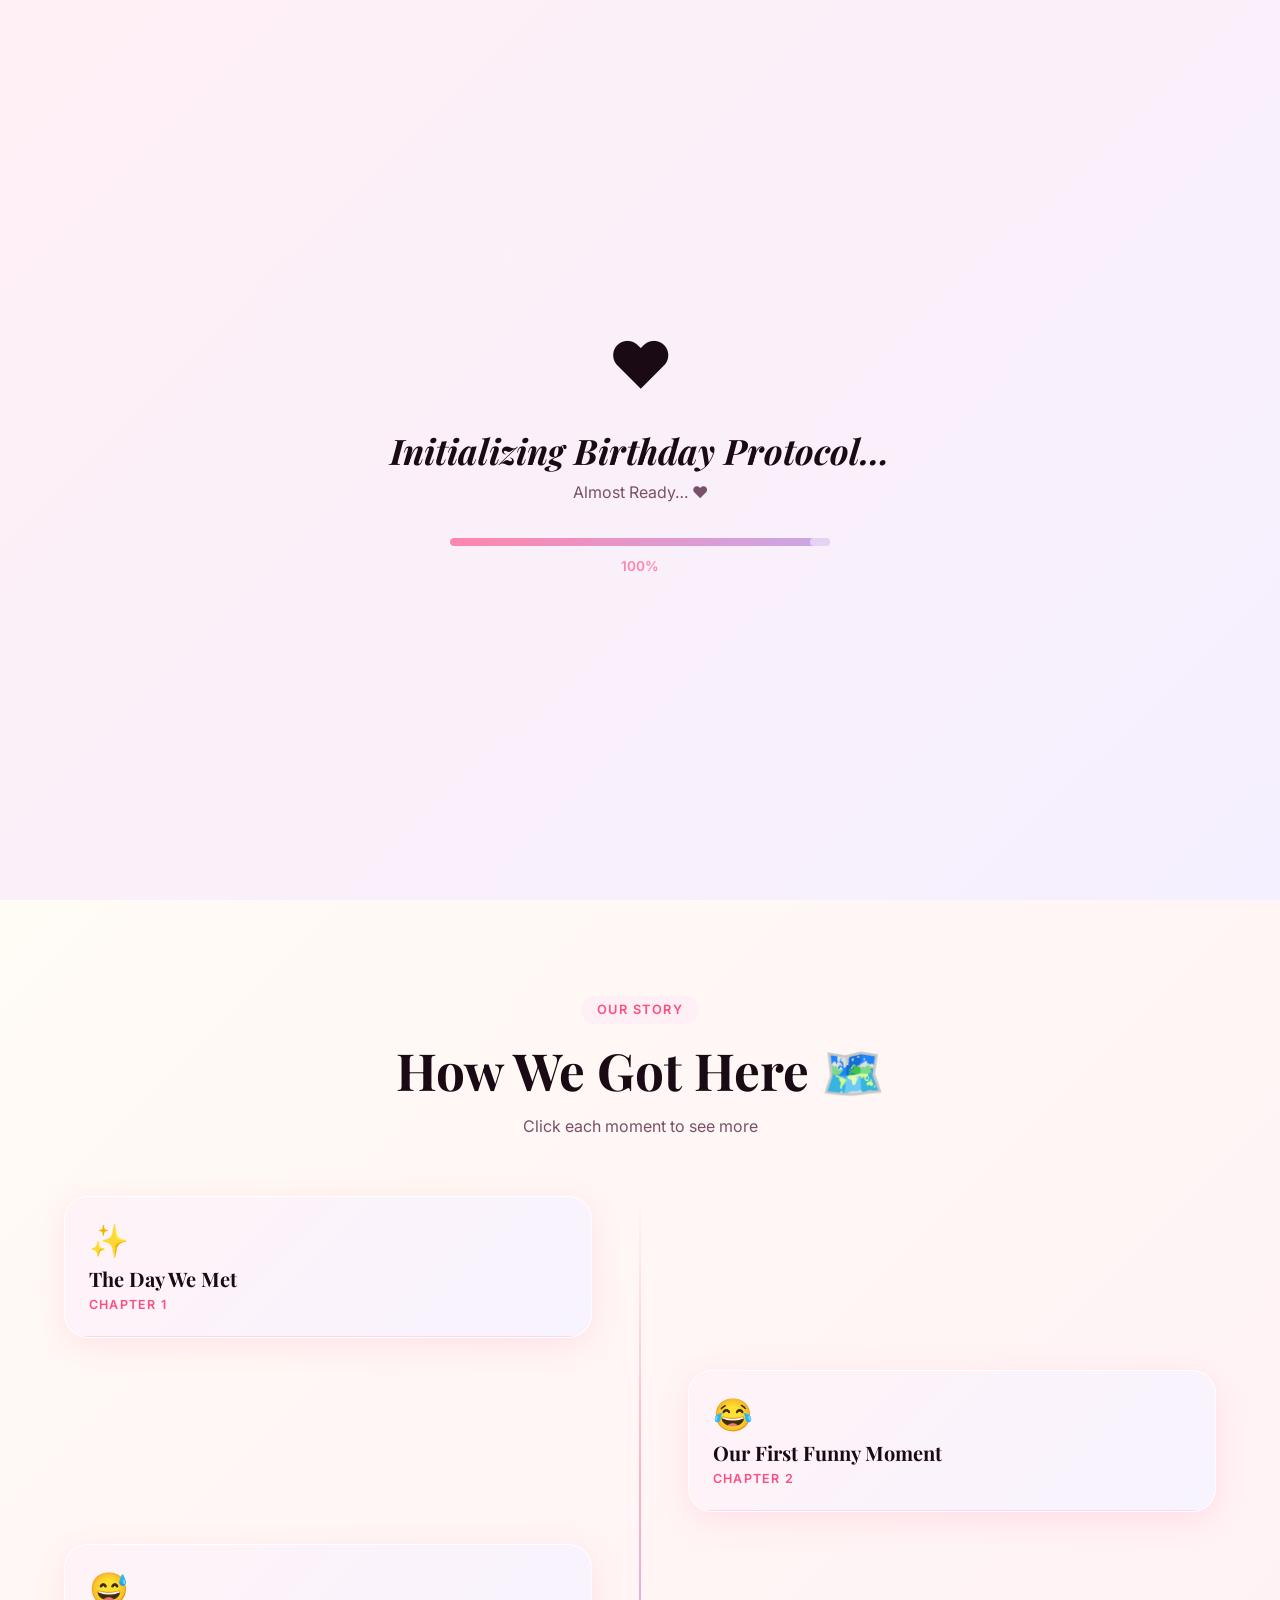
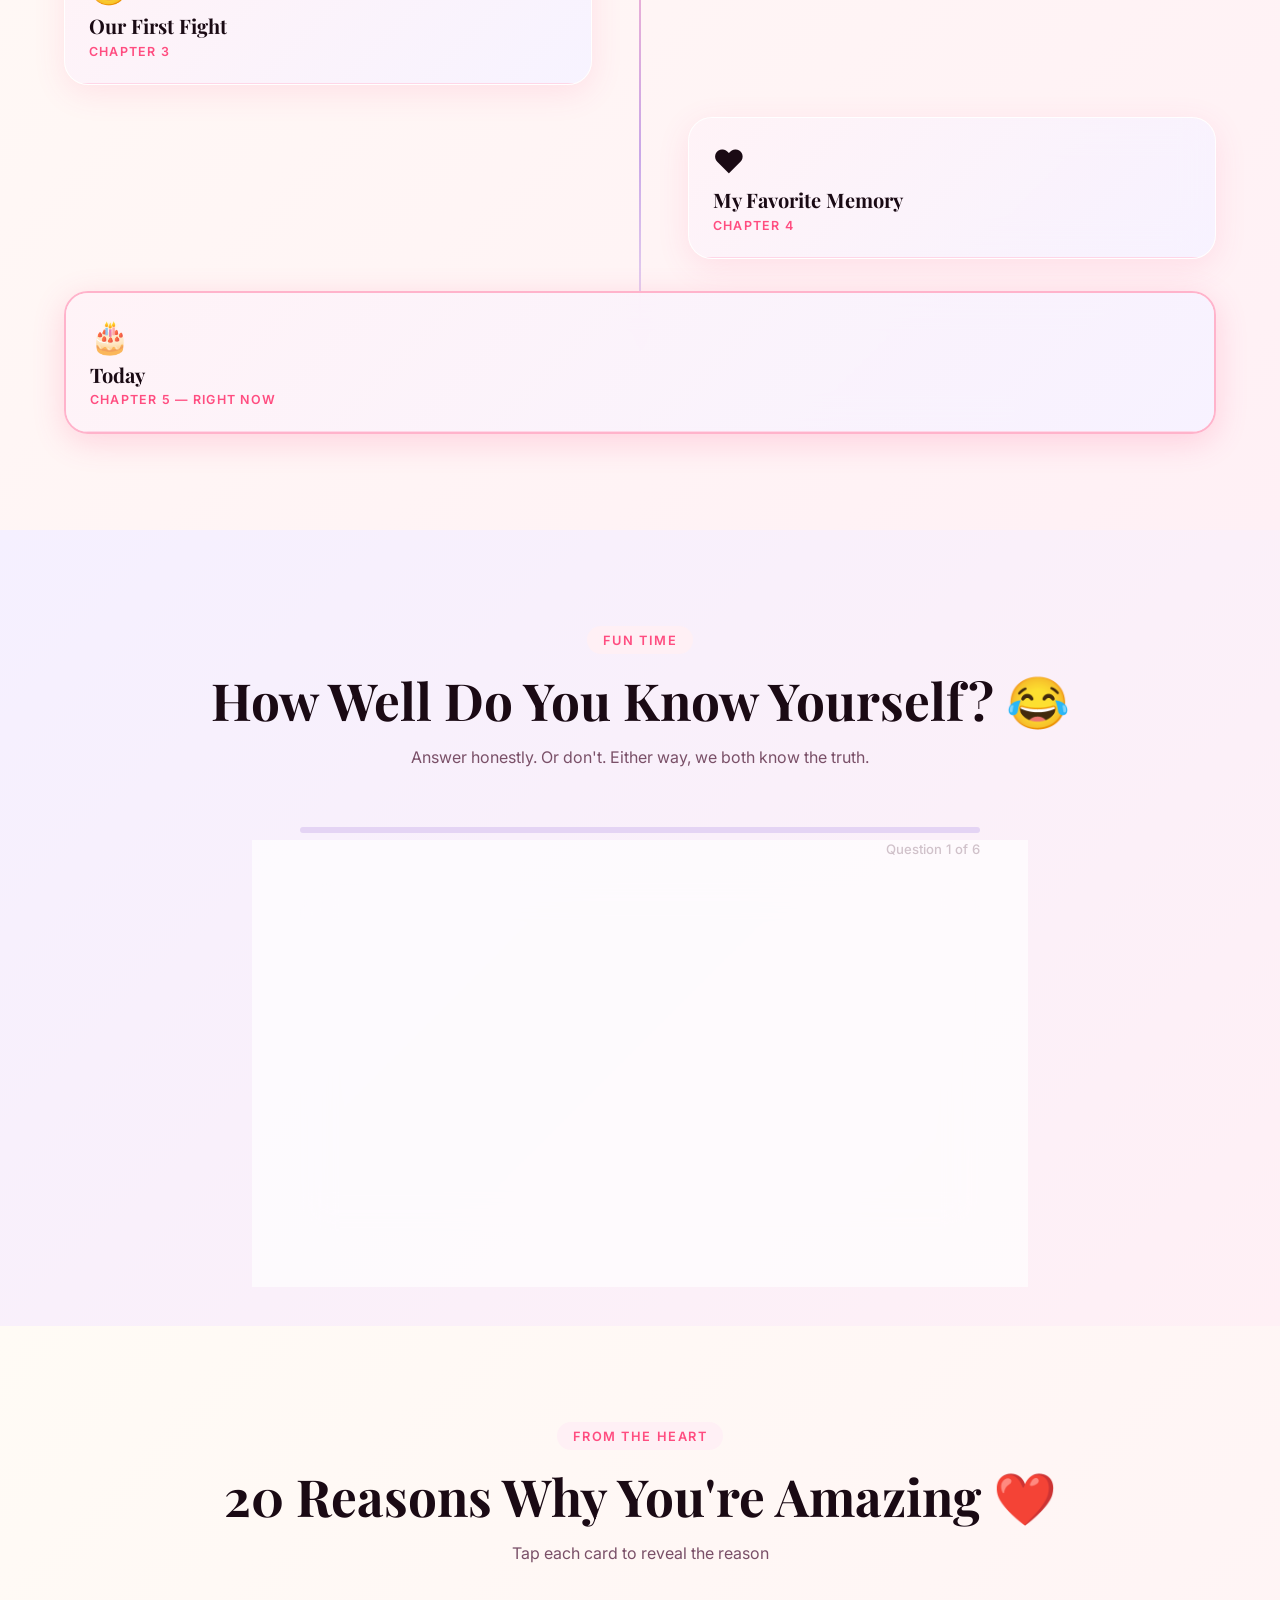
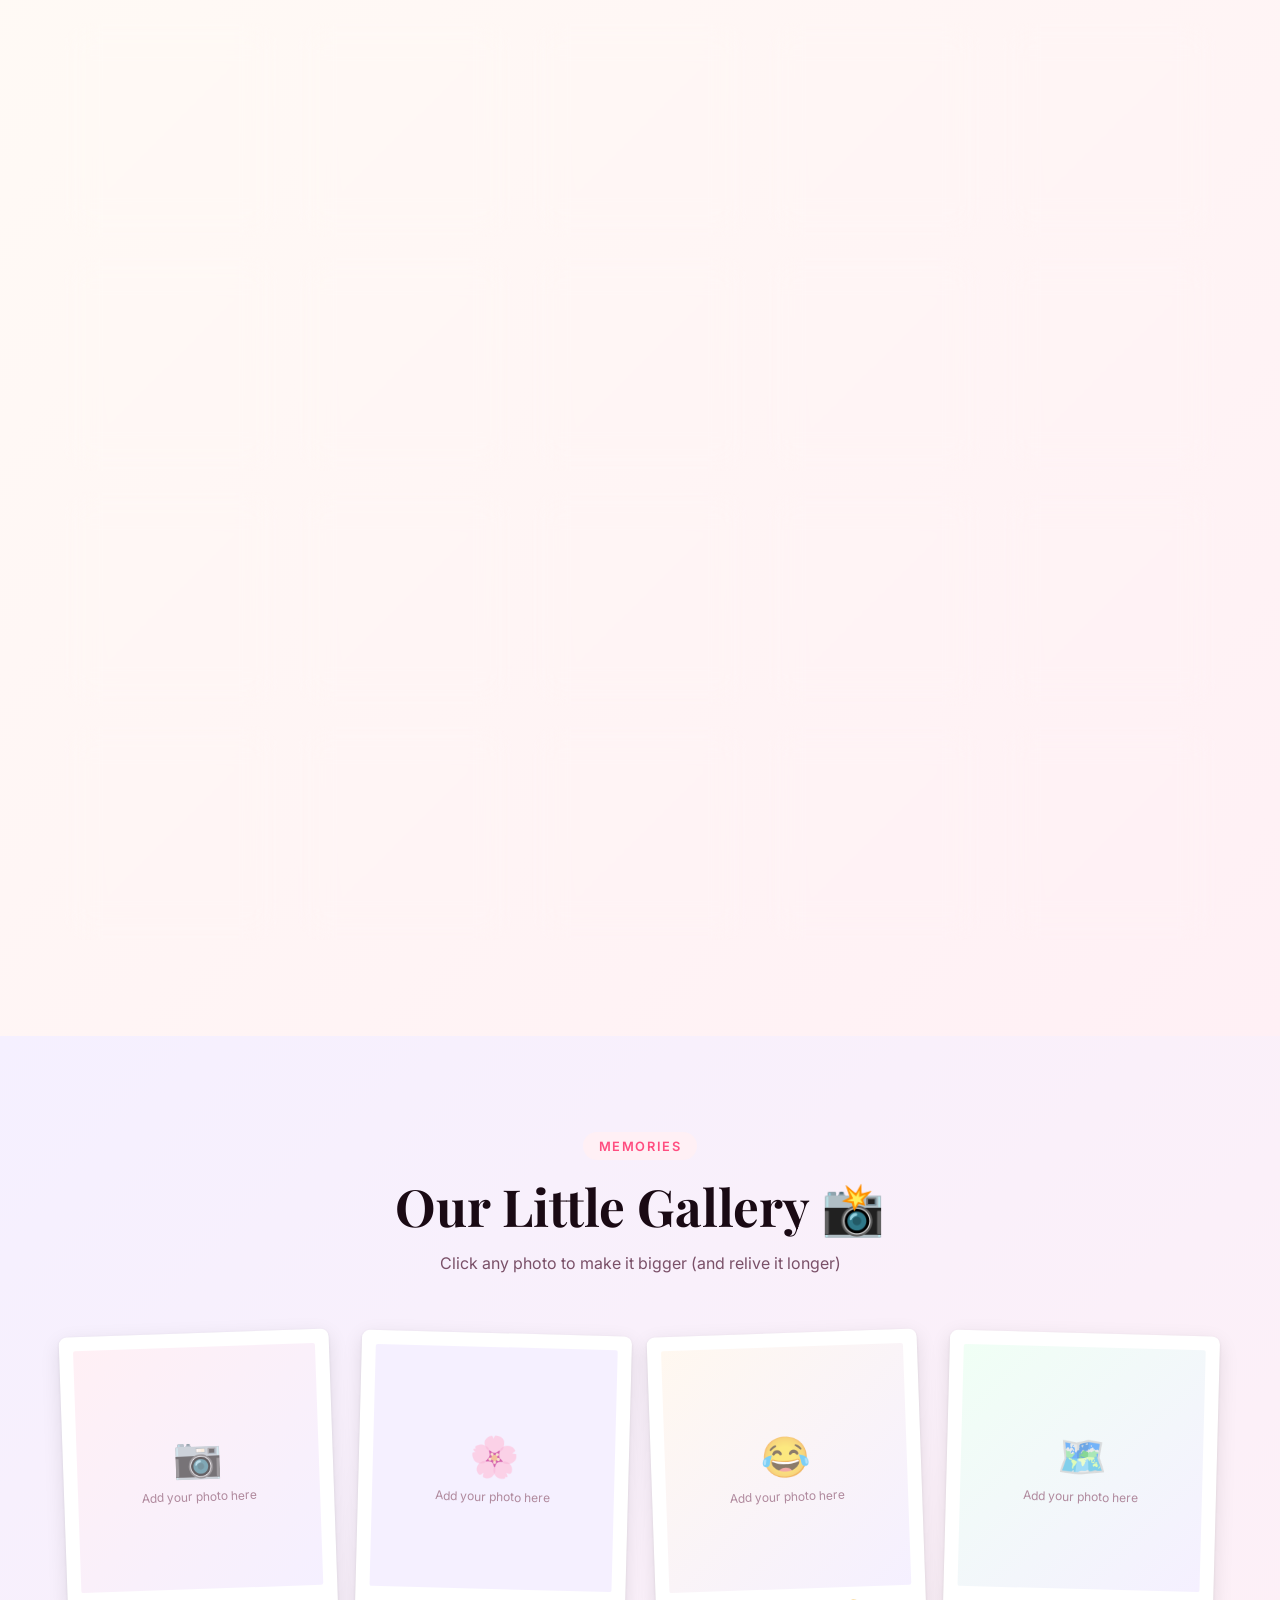
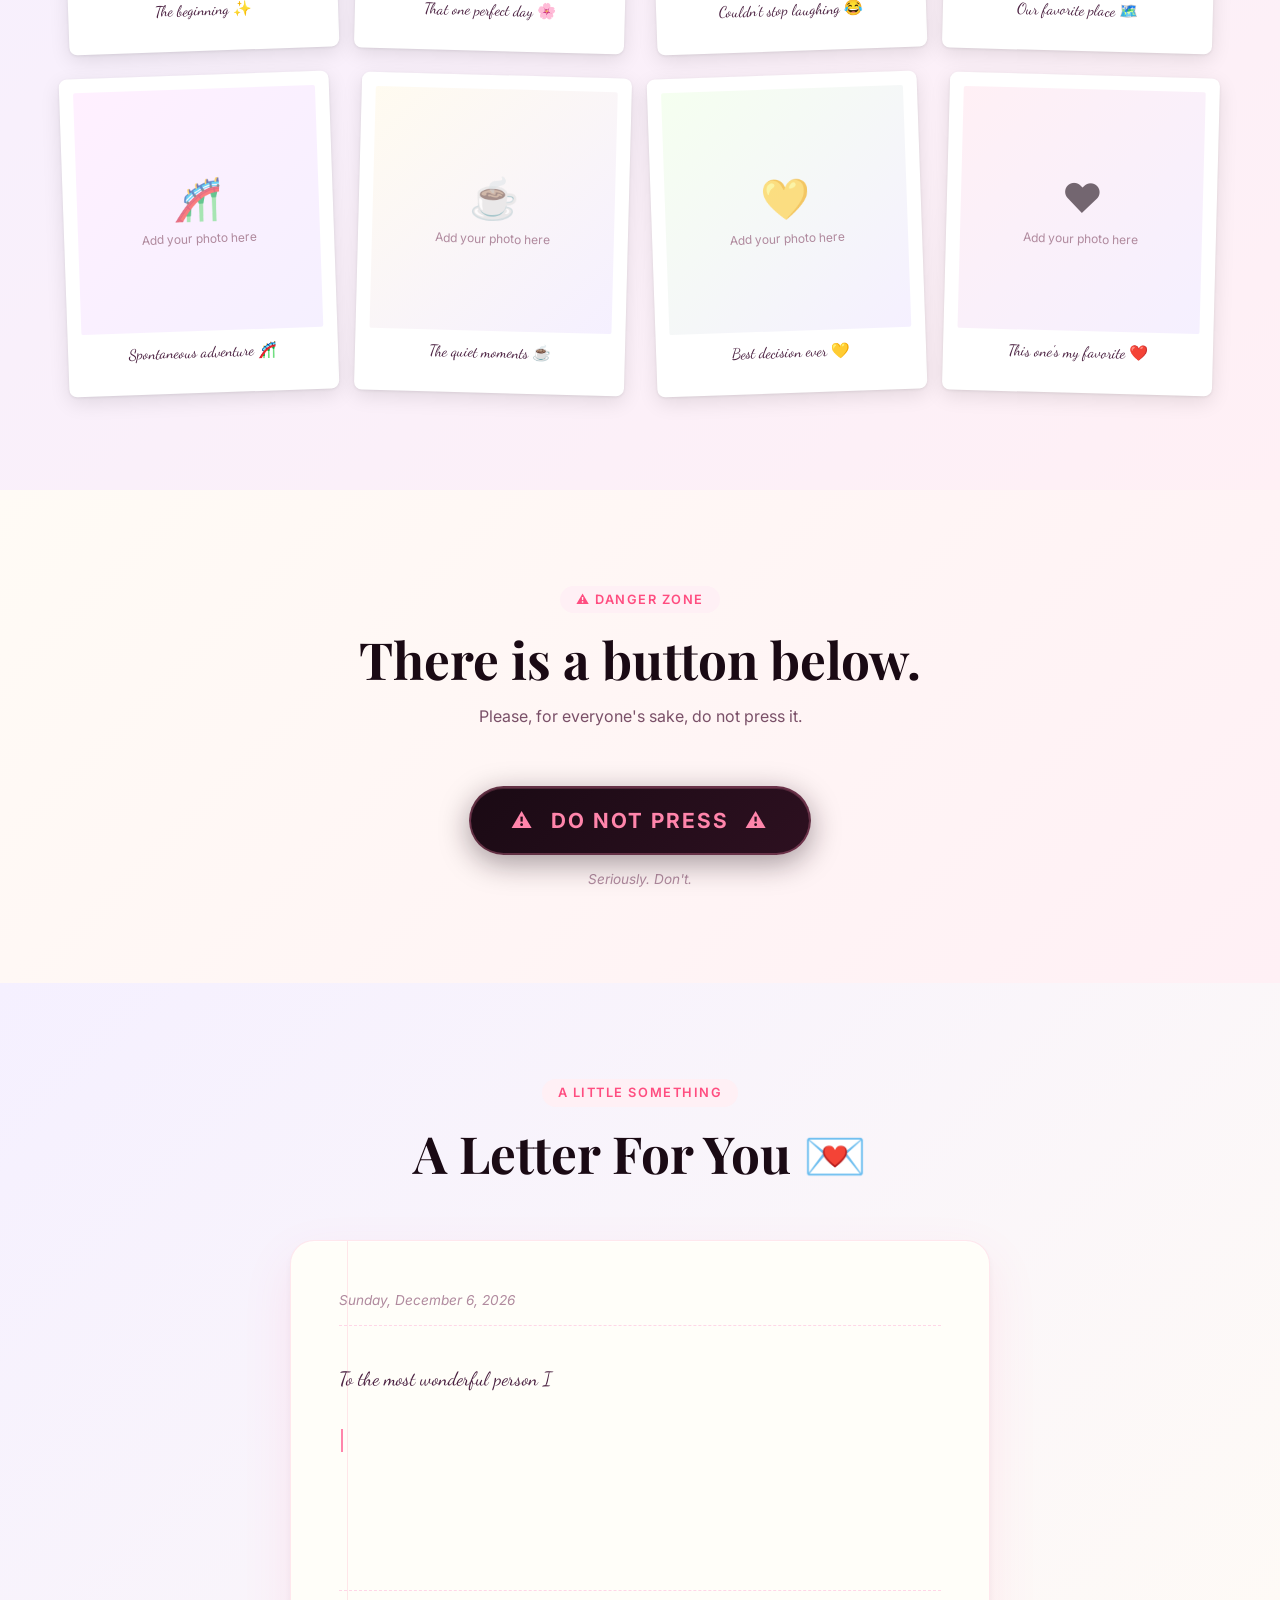
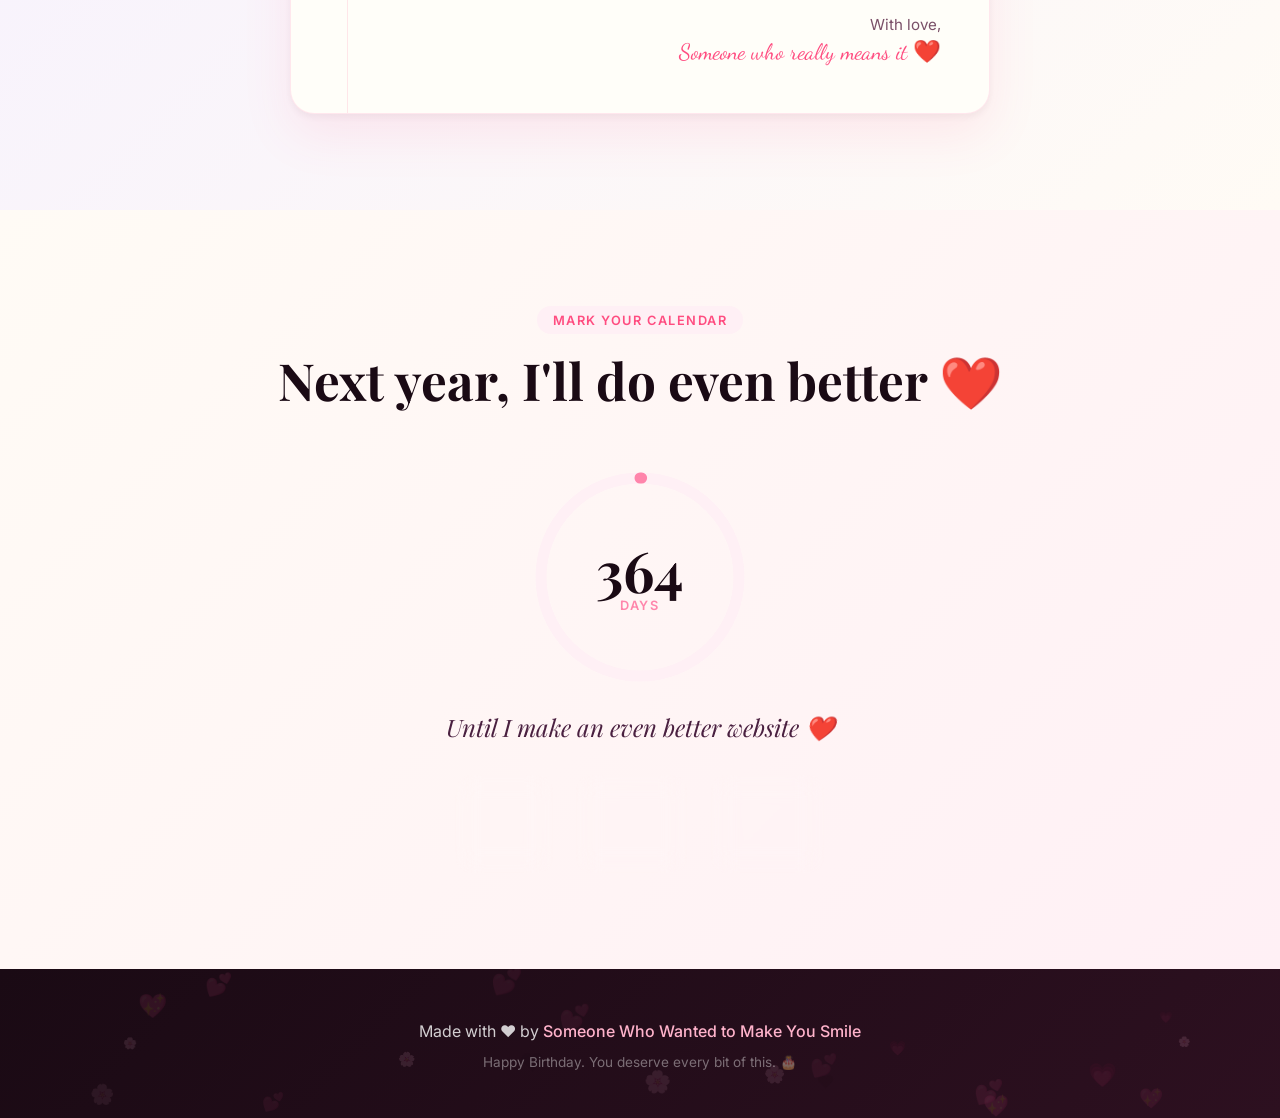
==== index.html @ 03845003 "🎂 Initial commit — Birthday Website Complete interactive birthday website with: - Animated loading s" ====
<!DOCTYPE html>
<html lang="en">
<head>
  <meta charset="UTF-8" />
  <meta name="viewport" content="width=device-width, initial-scale=1.0" />
  <meta name="description" content="A heartfelt, interactive birthday website crafted with love — full of memories, laughs, and reasons why you're amazing." />
  <title>Happy Birthday ❤️</title>

  <!-- Google Fonts -->
  <link rel="preconnect" href="https://fonts.googleapis.com" />
  <link rel="preconnect" href="https://fonts.gstatic.com" crossorigin />
  <link href="https://fonts.googleapis.com/css2?family=Playfair+Display:ital,wght@0,400;0,700;1,400&family=Inter:wght@300;400;500;600&family=Dancing+Script:wght@600;700&display=swap" rel="stylesheet" />

  <link rel="stylesheet" href="style.css" />
</head>
<body>

  <!-- ═══════════════════════════════════════════════════════
       LOADING SCREEN
  ═══════════════════════════════════════════════════════ -->
  <div id="loading-screen" class="loading-screen">
    <div class="loading-content">
      <div class="loading-heart">❤️</div>
      <h1 class="loading-title">Initializing Birthday Protocol…</h1>
      <p class="loading-subtitle" id="loading-message">Loading Memories…</p>
      <div class="progress-bar-wrapper">
        <div class="progress-bar" id="progress-bar"></div>
      </div>
      <p class="loading-percent" id="loading-percent">0%</p>
    </div>
    <!-- Floating particles in background -->
    <div class="loading-particles" id="loading-particles"></div>
  </div>

  <!-- ═══════════════════════════════════════════════════════
       CURSOR GLOW
  ═══════════════════════════════════════════════════════ -->
  <div class="cursor-glow" id="cursor-glow"></div>

  <!-- ═══════════════════════════════════════════════════════
       NAVIGATION
  ═══════════════════════════════════════════════════════ -->
  <nav class="nav" id="main-nav">
    <div class="nav-logo">❤️ Birthday</div>
    <button class="nav-toggle" id="nav-toggle" aria-label="Toggle menu">
      <span></span><span></span><span></span>
    </button>
    <ul class="nav-links" id="nav-links">
      <li><a href="#hero" class="nav-link">Home</a></li>
      <li><a href="#timeline" class="nav-link">Our Story</a></li>
      <li><a href="#quiz" class="nav-link">Quiz</a></li>
      <li><a href="#reasons" class="nav-link">Why You're Amazing</a></li>
      <li><a href="#gallery" class="nav-link">Gallery</a></li>
      <li><a href="#letter" class="nav-link">Letter</a></li>
    </ul>
  </nav>

  <!-- ═══════════════════════════════════════════════════════
       HERO SECTION
  ═══════════════════════════════════════════════════════ -->
  <section class="hero" id="hero">
    <!-- Animated particle canvas -->
    <canvas class="hero-canvas" id="hero-canvas"></canvas>

    <!-- Floating hearts layer -->
    <div class="hero-hearts" id="hero-hearts"></div>

    <div class="hero-content reveal-up">
      <div class="hero-badge">🎂 Today is Special</div>
      <h1 class="hero-title">
        Happy Birthday
        <span class="hero-heart-accent">❤️</span>
      </h1>
      <p class="hero-subtitle">
        "I wanted to build something<br />instead of buying something."
      </p>
      <a href="#timeline" class="hero-btn" id="hero-cta">
        Begin the Adventure
        <span class="btn-arrow">→</span>
      </a>
    </div>

    <!-- Scroll indicator -->
    <div class="scroll-indicator">
      <div class="scroll-dot"></div>
    </div>
  </section>

  <!-- ═══════════════════════════════════════════════════════
       TIMELINE SECTION
  ═══════════════════════════════════════════════════════ -->
  <section class="section timeline-section" id="timeline">
    <div class="container">
      <div class="section-header reveal-up">
        <span class="section-tag">Our Story</span>
        <h2 class="section-title">How We Got Here 🗺️</h2>
        <p class="section-desc">Click each moment to see more</p>
      </div>

      <div class="timeline" id="timeline-track">

        <div class="timeline-item reveal-left" data-index="0">
          <div class="timeline-card" id="timeline-card-0">
            <div class="timeline-card-header">
              <span class="timeline-icon">✨</span>
              <h3 class="timeline-title">The Day We Met</h3>
              <span class="timeline-date">Chapter 1</span>
            </div>
            <div class="timeline-body">
              <p>It started the way all great stories do — completely unexpectedly. One moment everything was ordinary, and the next moment, there you were. The universe has a funny way of doing that.</p>
              <p class="timeline-note">📝 <em>Edit this with your real story!</em></p>
            </div>
          </div>
        </div>

        <div class="timeline-item reveal-right" data-index="1">
          <div class="timeline-card" id="timeline-card-1">
            <div class="timeline-card-header">
              <span class="timeline-icon">😂</span>
              <h3 class="timeline-title">Our First Funny Moment</h3>
              <span class="timeline-date">Chapter 2</span>
            </div>
            <div class="timeline-body">
              <p>I honestly can't remember what started the laughing, but I remember not being able to stop. That's when I realized — you make the ordinary hilarious. Every single time.</p>
              <p class="timeline-note">📝 <em>Replace with your funniest shared memory!</em></p>
            </div>
          </div>
        </div>

        <div class="timeline-item reveal-left" data-index="2">
          <div class="timeline-card" id="timeline-card-2">
            <div class="timeline-card-header">
              <span class="timeline-icon">😅</span>
              <h3 class="timeline-title">Our First Fight</h3>
              <span class="timeline-date">Chapter 3</span>
            </div>
            <div class="timeline-body">
              <p>We disagreed. Loudly. About something that definitely seemed very important at the time. Looking back? I can barely remember what it was. But I do remember we figured it out.</p>
              <p class="timeline-note">📝 <em>Every great story has a conflict. Yours does too!</em></p>
            </div>
          </div>
        </div>

        <div class="timeline-item reveal-right" data-index="3">
          <div class="timeline-card" id="timeline-card-3">
            <div class="timeline-card-header">
              <span class="timeline-icon">❤️</span>
              <h3 class="timeline-title">My Favorite Memory</h3>
              <span class="timeline-date">Chapter 4</span>
            </div>
            <div class="timeline-body">
              <p>If I had to pick just one moment to keep forever, it would be this one. No fancy setting. No big occasion. Just you, exactly as you are. That was enough. That was everything.</p>
              <p class="timeline-note">📝 <em>Write your most treasured memory here!</em></p>
            </div>
          </div>
        </div>

        <div class="timeline-item reveal-up" data-index="4">
          <div class="timeline-card timeline-card-special" id="timeline-card-4">
            <div class="timeline-card-header">
              <span class="timeline-icon">🎂</span>
              <h3 class="timeline-title">Today</h3>
              <span class="timeline-date">Chapter 5 — Right Now</span>
            </div>
            <div class="timeline-body">
              <p>Today you're another year older, another year wiser, and somehow even more wonderful than yesterday. I built this entire website just to remind you of that. Happy Birthday. ❤️</p>
            </div>
          </div>
        </div>

      </div>
    </div>
  </section>

  <!-- ═══════════════════════════════════════════════════════
       FUNNY QUIZ SECTION
  ═══════════════════════════════════════════════════════ -->
  <section class="section quiz-section" id="quiz">
    <div class="container">
      <div class="section-header reveal-up">
        <span class="section-tag">Fun Time</span>
        <h2 class="section-title">How Well Do You Know Yourself? 😂</h2>
        <p class="section-desc">Answer honestly. Or don't. Either way, we both know the truth.</p>
      </div>

      <div class="quiz-wrapper reveal-up">
        <!-- Quiz progress -->
        <div class="quiz-progress-wrap">
          <div class="quiz-progress-bar" id="quiz-progress-bar"></div>
        </div>
        <p class="quiz-count" id="quiz-count">Question 1 of 6</p>

        <!-- Question display -->
        <div class="quiz-card" id="quiz-card">
          <p class="quiz-question" id="quiz-question">Who gets angry first?</p>
          <div class="quiz-options" id="quiz-options"></div>
        </div>

        <!-- Result display -->
        <div class="quiz-result" id="quiz-result">
          <div class="quiz-result-icon" id="quiz-result-icon">✅</div>
          <p class="quiz-result-text" id="quiz-result-text">Correct 😂❤️</p>
          <button class="quiz-next-btn" id="quiz-next-btn">Next Question →</button>
        </div>

        <!-- Final score -->
        <div class="quiz-final" id="quiz-final">
          <div class="quiz-final-emoji">🏆</div>
          <h3 class="quiz-final-title">Self-Awareness Score: 100%</h3>
          <p class="quiz-final-sub">You answered perfectly. Mostly because all answers were the same. 😂❤️</p>
          <button class="quiz-restart-btn" id="quiz-restart-btn">Play Again 🔄</button>
        </div>
      </div>
    </div>
  </section>

  <!-- ═══════════════════════════════════════════════════════
       REASONS I LOVE YOU
  ═══════════════════════════════════════════════════════ -->
  <section class="section reasons-section" id="reasons">
    <div class="container">
      <div class="section-header reveal-up">
        <span class="section-tag">From the Heart</span>
        <h2 class="section-title">20 Reasons Why You're Amazing ❤️</h2>
        <p class="section-desc">Tap each card to reveal the reason</p>
      </div>

      <div class="reasons-grid" id="reasons-grid">
        <!-- Cards generated by JS -->
      </div>
    </div>
  </section>

  <!-- ═══════════════════════════════════════════════════════
       MEMORY GALLERY
  ═══════════════════════════════════════════════════════ -->
  <section class="section gallery-section" id="gallery">
    <div class="container">
      <div class="section-header reveal-up">
        <span class="section-tag">Memories</span>
        <h2 class="section-title">Our Little Gallery 📸</h2>
        <p class="section-desc">Click any photo to make it bigger (and relive it longer)</p>
      </div>

      <div class="gallery-grid reveal-up" id="gallery-grid">
        <!-- Generated by JS -->
      </div>
    </div>
  </section>

  <!-- Image Modal -->
  <div class="modal-overlay" id="modal-overlay">
    <div class="modal-box" id="modal-box">
      <button class="modal-close" id="modal-close">✕</button>
      <div class="modal-image-wrap" id="modal-image-wrap"></div>
      <p class="modal-caption" id="modal-caption"></p>
    </div>
  </div>

  <!-- ═══════════════════════════════════════════════════════
       SECRET BUTTON
  ═══════════════════════════════════════════════════════ -->
  <section class="section secret-section" id="secret">
    <div class="container">
      <div class="section-header reveal-up">
        <span class="section-tag">⚠️ Danger Zone</span>
        <h2 class="section-title">There is a button below.</h2>
        <p class="section-desc">Please, for everyone's sake, do not press it.</p>
      </div>
      <div class="secret-center reveal-up">
        <button class="secret-btn" id="secret-btn">
          <span class="secret-warning">⚠️</span>
          DO NOT PRESS
          <span class="secret-warning">⚠️</span>
        </button>
        <p class="secret-hint">Seriously. Don't.</p>
      </div>
    </div>
  </section>

  <!-- Celebration overlay -->
  <div class="celebration-overlay" id="celebration-overlay">
    <div class="celebration-content">
      <div class="celebration-emoji">🎉</div>
      <h2 class="celebration-title">Happy Birthday!!!</h2>
      <p class="celebration-sub">❤️ You pressed it. Of course you did. ❤️</p>
      <button class="celebration-close" id="celebration-close">Close the Party (Never 🎉)</button>
    </div>
    <canvas class="confetti-canvas" id="confetti-canvas"></canvas>
  </div>

  <!-- ═══════════════════════════════════════════════════════
       LOVE LETTER
  ═══════════════════════════════════════════════════════ -->
  <section class="section letter-section" id="letter">
    <div class="container">
      <div class="section-header reveal-up">
        <span class="section-tag">A Little Something</span>
        <h2 class="section-title">A Letter For You 💌</h2>
      </div>

      <div class="letter-card reveal-up">
        <div class="letter-paper">
          <div class="letter-header">
            <span class="letter-date" id="letter-date">Today</span>
          </div>
          <div class="letter-body" id="letter-body">
            <!-- Typed by JS -->
          </div>
          <div class="letter-signature">
            <span>With love,</span>
            <span class="letter-name">Someone who really means it ❤️</span>
          </div>
        </div>
      </div>
    </div>
  </section>

  <!-- ═══════════════════════════════════════════════════════
       COUNTDOWN SECTION
  ═══════════════════════════════════════════════════════ -->
  <section class="section countdown-section" id="countdown">
    <div class="container">
      <div class="section-header reveal-up">
        <span class="section-tag">Mark Your Calendar</span>
        <h2 class="section-title">Next year, I'll do even better ❤️</h2>
      </div>

      <div class="countdown-display reveal-up">
        <div class="countdown-ring-wrap">
          <svg class="countdown-ring" viewBox="0 0 200 200">
            <circle class="countdown-ring-bg" cx="100" cy="100" r="90"/>
            <circle class="countdown-ring-fill" id="countdown-ring-fill" cx="100" cy="100" r="90"/>
          </svg>
          <div class="countdown-inner">
            <span class="countdown-number" id="countdown-days">365</span>
            <span class="countdown-label">Days</span>
          </div>
        </div>
        <p class="countdown-text">Until I make an even better website ❤️</p>
        <div class="countdown-units">
          <div class="countdown-unit">
            <span class="cu-num" id="cu-hours">00</span>
            <span class="cu-label">Hours</span>
          </div>
          <div class="countdown-unit">
            <span class="cu-num" id="cu-mins">00</span>
            <span class="cu-label">Minutes</span>
          </div>
          <div class="countdown-unit">
            <span class="cu-num" id="cu-secs">00</span>
            <span class="cu-label">Seconds</span>
          </div>
        </div>
      </div>
    </div>
  </section>

  <!-- ═══════════════════════════════════════════════════════
       FOOTER
  ═══════════════════════════════════════════════════════ -->
  <footer class="footer" id="footer">
    <div class="footer-hearts" id="footer-hearts"></div>
    <div class="footer-content">
      <p class="footer-text">
        Made with <span class="footer-heart-anim">❤️</span> by
        <span class="footer-name">Someone Who Wanted to Make You Smile</span>
      </p>
      <p class="footer-sub">Happy Birthday. You deserve every bit of this. 🎂</p>
    </div>
  </footer>

  <!-- ═══════════════════════════════════════════════════════
       BACK TO TOP
  ═══════════════════════════════════════════════════════ -->
  <button class="back-to-top" id="back-to-top" aria-label="Back to top">
    ↑
  </button>

  <!-- Floating Hearts Container (global) -->
  <div class="global-hearts" id="global-hearts"></div>

  <script src="app.js"></script>
</body>
</html>
---- style.css ----
/* ══════════════════════════════════════════════════════════
   BIRTHDAY WEBSITE — Premium CSS
   Author: Built with ❤️
   ══════════════════════════════════════════════════════════ */

/* ───────────────── CSS VARIABLES ───────────────── */
:root {
  /* Color palette */
  --pink-100:      #fff0f5;
  --pink-200:      #ffd6e7;
  --pink-300:      #ffb3cb;
  --pink-400:      #ff85ab;
  --pink-500:      #ff4d80;
  --pink-600:      #e6003d;
  --lavender-100:  #f5f0ff;
  --lavender-200:  #e4d4f4;
  --lavender-300:  #c9a8e8;
  --lavender-400:  #a87dd1;
  --cream:         #fffbf5;
  --white:         #ffffff;
  --text-dark:     #1a0a14;
  --text-mid:      #4a2040;
  --text-soft:     #7a5068;
  --text-light:    #b08a9e;

  /* Gradients */
  --grad-hero:     linear-gradient(135deg, #fff0f5 0%, #f5f0ff 50%, #fff0f5 100%);
  --grad-section:  linear-gradient(135deg, #fffbf5 0%, #fff0f5 100%);
  --grad-pink:     linear-gradient(135deg, #ff85ab, #ff4d80);
  --grad-lavender: linear-gradient(135deg, #c9a8e8, #a87dd1);
  --grad-accent:   linear-gradient(135deg, #ff85ab 0%, #c9a8e8 100%);

  /* Glass */
  --glass-bg:      rgba(255, 255, 255, 0.65);
  --glass-border:  rgba(255, 255, 255, 0.8);
  --glass-shadow:  0 8px 32px rgba(255, 77, 128, 0.12);

  /* Spacing */
  --section-py:    6rem;
  --container-px:  1.5rem;

  /* Radii */
  --radius-sm:  8px;
  --radius-md:  16px;
  --radius-lg:  24px;
  --radius-xl:  36px;
  --radius-full: 9999px;

  /* Transitions */
  --transition-fast:   150ms ease;
  --transition-base:   300ms ease;
  --transition-slow:   500ms ease;
  --transition-bounce: 400ms cubic-bezier(0.34, 1.56, 0.64, 1);

  /* Font */
  --font-heading: 'Playfair Display', Georgia, serif;
  --font-script:  'Dancing Script', cursive;
  --font-body:    'Inter', -apple-system, sans-serif;
}

/* ───────────────── RESET & BASE ───────────────── */
*, *::before, *::after { box-sizing: border-box; margin: 0; padding: 0; }

html {
  scroll-behavior: smooth;
  font-size: 16px;
}

body {
  font-family: var(--font-body);
  background: var(--cream);
  color: var(--text-dark);
  overflow-x: hidden;
  cursor: none;
}

a { text-decoration: none; color: inherit; }
img { display: block; max-width: 100%; }
button { cursor: pointer; border: none; background: none; font-family: var(--font-body); }
ul { list-style: none; }

/* ───────────────── CUSTOM CURSOR ───────────────── */
.cursor-glow {
  position: fixed;
  width: 40px;
  height: 40px;
  border-radius: 50%;
  background: radial-gradient(circle, rgba(255, 133, 171, 0.5) 0%, transparent 70%);
  pointer-events: none;
  z-index: 9999;
  transform: translate(-50%, -50%);
  transition: width var(--transition-fast), height var(--transition-fast), opacity var(--transition-fast);
  mix-blend-mode: multiply;
}

/* ───────────────── SCROLL BAR ───────────────── */
::-webkit-scrollbar { width: 6px; }
::-webkit-scrollbar-track { background: var(--pink-100); }
::-webkit-scrollbar-thumb { background: var(--pink-400); border-radius: var(--radius-full); }

/* ───────────────── LOADING SCREEN ───────────────── */
.loading-screen {
  position: fixed;
  inset: 0;
  background: linear-gradient(135deg, #fff0f5 0%, #f5f0ff 100%);
  display: flex;
  align-items: center;
  justify-content: center;
  z-index: 10000;
  transition: opacity var(--transition-slow), visibility var(--transition-slow);
}

.loading-screen.hidden {
  opacity: 0;
  visibility: hidden;
}

.loading-content {
  text-align: center;
  position: relative;
  z-index: 2;
}

.loading-heart {
  font-size: 4rem;
  animation: heartBeat 1.2s ease-in-out infinite;
  display: block;
  margin-bottom: 1.5rem;
}

@keyframes heartBeat {
  0%, 100% { transform: scale(1); }
  14%       { transform: scale(1.18); }
  28%       { transform: scale(1); }
  42%       { transform: scale(1.12); }
  70%       { transform: scale(1); }
}

.loading-title {
  font-family: var(--font-heading);
  font-size: clamp(1.4rem, 4vw, 2.2rem);
  color: var(--text-dark);
  margin-bottom: 0.5rem;
  font-style: italic;
}

.loading-subtitle {
  font-size: 1rem;
  color: var(--text-soft);
  margin-bottom: 2rem;
  min-height: 1.5rem;
}

.progress-bar-wrapper {
  width: min(380px, 85vw);
  height: 8px;
  background: var(--pink-200);
  border-radius: var(--radius-full);
  overflow: hidden;
  margin: 0 auto 0.75rem;
}

.progress-bar {
  height: 100%;
  width: 0%;
  background: var(--grad-accent);
  border-radius: var(--radius-full);
  transition: width 80ms linear;
  position: relative;
}

.progress-bar::after {
  content: '';
  position: absolute;
  top: 0; right: 0;
  width: 20px; height: 100%;
  background: rgba(255,255,255,0.5);
  border-radius: var(--radius-full);
  animation: shimmer 1s ease infinite;
}

@keyframes shimmer {
  0%   { opacity: 0; transform: scaleX(0.5); }
  50%  { opacity: 1; }
  100% { opacity: 0; }
}

.loading-percent {
  font-size: 0.85rem;
  color: var(--pink-400);
  font-weight: 600;
}

.loading-particles {
  position: absolute;
  inset: 0;
  pointer-events: none;
  overflow: hidden;
}

.loading-particle {
  position: absolute;
  font-size: 1.2rem;
  animation: floatUp 4s ease-in infinite;
  opacity: 0;
}

@keyframes floatUp {
  0%   { transform: translateY(100vh) rotate(0deg); opacity: 0; }
  10%  { opacity: 1; }
  90%  { opacity: 0.6; }
  100% { transform: translateY(-10vh) rotate(360deg); opacity: 0; }
}

/* ───────────────── NAVIGATION ───────────────── */
.nav {
  position: fixed;
  top: 0; left: 0; right: 0;
  z-index: 1000;
  padding: 1rem var(--container-px);
  display: flex;
  align-items: center;
  justify-content: space-between;
  transition: background var(--transition-base), backdrop-filter var(--transition-base),
              box-shadow var(--transition-base);
}

.nav.scrolled {
  background: rgba(255, 255, 255, 0.85);
  backdrop-filter: blur(20px);
  -webkit-backdrop-filter: blur(20px);
  box-shadow: 0 2px 20px rgba(255, 77, 128, 0.1);
}

.nav-logo {
  font-family: var(--font-script);
  font-size: 1.5rem;
  color: var(--pink-500);
  font-weight: 700;
}

.nav-links {
  display: flex;
  gap: 2rem;
  align-items: center;
}

.nav-link {
  font-size: 0.9rem;
  font-weight: 500;
  color: var(--text-mid);
  position: relative;
  transition: color var(--transition-base);
}

.nav-link::after {
  content: '';
  position: absolute;
  bottom: -3px; left: 0;
  width: 0; height: 2px;
  background: var(--grad-pink);
  border-radius: var(--radius-full);
  transition: width var(--transition-base);
}

.nav-link:hover { color: var(--pink-500); }
.nav-link:hover::after { width: 100%; }

.nav-toggle {
  display: none;
  flex-direction: column;
  gap: 5px;
  padding: 4px;
}
.nav-toggle span {
  display: block;
  width: 24px; height: 2px;
  background: var(--pink-500);
  border-radius: var(--radius-full);
  transition: transform var(--transition-base), opacity var(--transition-base);
}

@media (max-width: 768px) {
  .nav-toggle { display: flex; }
  .nav-links {
    position: fixed;
    top: 0; right: -100%;
    height: 100vh;
    width: min(300px, 80vw);
    background: rgba(255,255,255,0.95);
    backdrop-filter: blur(20px);
    flex-direction: column;
    justify-content: center;
    align-items: flex-start;
    padding: 2rem;
    gap: 2.5rem;
    transition: right var(--transition-slow);
    box-shadow: -4px 0 30px rgba(255,77,128,0.15);
  }
  .nav-links.open { right: 0; }
  .nav-link { font-size: 1.2rem; }
}

/* ───────────────── HERO ───────────────── */
.hero {
  position: relative;
  min-height: 100vh;
  display: flex;
  align-items: center;
  justify-content: center;
  overflow: hidden;
  background: var(--grad-hero);
}

.hero-canvas {
  position: absolute;
  inset: 0;
  width: 100%; height: 100%;
  pointer-events: none;
}

.hero-hearts {
  position: absolute;
  inset: 0;
  pointer-events: none;
  overflow: hidden;
}

.hero-content {
  position: relative;
  z-index: 2;
  text-align: center;
  padding: 2rem var(--container-px);
}

.hero-badge {
  display: inline-block;
  background: var(--glass-bg);
  backdrop-filter: blur(10px);
  border: 1px solid var(--glass-border);
  padding: 0.5rem 1.25rem;
  border-radius: var(--radius-full);
  font-size: 0.85rem;
  font-weight: 500;
  color: var(--pink-500);
  margin-bottom: 1.5rem;
  animation: pulse-glow 3s ease infinite;
}

@keyframes pulse-glow {
  0%, 100% { box-shadow: 0 0 0 0 rgba(255,133,171,0.3); }
  50%       { box-shadow: 0 0 0 10px rgba(255,133,171,0); }
}

.hero-title {
  font-family: var(--font-heading);
  font-size: clamp(3rem, 10vw, 7rem);
  line-height: 1.1;
  color: var(--text-dark);
  margin-bottom: 1.25rem;
  letter-spacing: -0.02em;
}

.hero-heart-accent {
  display: inline-block;
  animation: heartBeat 1.8s ease-in-out infinite;
}

.hero-subtitle {
  font-size: clamp(1rem, 2.5vw, 1.3rem);
  color: var(--text-soft);
  line-height: 1.7;
  margin-bottom: 2.5rem;
  font-style: italic;
  font-weight: 300;
}

.hero-btn {
  display: inline-flex;
  align-items: center;
  gap: 0.75rem;
  background: var(--grad-pink);
  color: var(--white);
  padding: 1rem 2rem;
  border-radius: var(--radius-full);
  font-size: 1rem;
  font-weight: 600;
  transition: transform var(--transition-bounce), box-shadow var(--transition-base);
  box-shadow: 0 8px 25px rgba(255, 77, 128, 0.4);
  position: relative;
  overflow: hidden;
}

.hero-btn::before {
  content: '';
  position: absolute;
  inset: 0;
  background: rgba(255,255,255,0.15);
  transform: translateX(-100%) skewX(-15deg);
  transition: transform var(--transition-base);
}

.hero-btn:hover::before { transform: translateX(100%) skewX(-15deg); }
.hero-btn:hover {
  transform: translateY(-3px) scale(1.03);
  box-shadow: 0 14px 35px rgba(255, 77, 128, 0.5);
}
.hero-btn:active { transform: scale(0.97); }

.btn-arrow {
  display: inline-block;
  transition: transform var(--transition-base);
}
.hero-btn:hover .btn-arrow { transform: translateX(4px); }

.scroll-indicator {
  position: absolute;
  bottom: 2rem;
  left: 50%;
  transform: translateX(-50%);
  display: flex;
  flex-direction: column;
  align-items: center;
  gap: 0.5rem;
}

.scroll-dot {
  width: 6px; height: 36px;
  border: 2px solid var(--pink-300);
  border-radius: var(--radius-full);
  position: relative;
  overflow: hidden;
}

.scroll-dot::after {
  content: '';
  position: absolute;
  top: 0; left: 0; right: 0;
  height: 12px;
  background: var(--pink-400);
  border-radius: var(--radius-full);
  animation: scrollDot 1.6s ease-in-out infinite;
}

@keyframes scrollDot {
  0%   { top: -12px; }
  100% { top: 36px; }
}

.float-heart {
  position: absolute;
  font-size: 1.2rem;
  animation: floatHeart linear infinite;
  pointer-events: none;
  user-select: none;
  opacity: 0;
}

@keyframes floatHeart {
  0%   { transform: translateY(0) rotate(0deg) scale(1); opacity: 0; }
  10%  { opacity: 0.7; }
  90%  { opacity: 0.4; }
  100% { transform: translateY(-100vh) rotate(30deg) scale(0.6); opacity: 0; }
}

/* ───────────────── SECTIONS ───────────────── */
.section {
  padding: var(--section-py) 0;
  position: relative;
}

.container {
  max-width: 1200px;
  margin: 0 auto;
  padding: 0 var(--container-px);
}

.section-header {
  text-align: center;
  margin-bottom: 3.5rem;
}

.section-tag {
  display: inline-block;
  font-size: 0.8rem;
  font-weight: 600;
  letter-spacing: 0.12em;
  text-transform: uppercase;
  color: var(--pink-500);
  background: var(--pink-100);
  padding: 0.4rem 1rem;
  border-radius: var(--radius-full);
  margin-bottom: 1rem;
}

.section-title {
  font-family: var(--font-heading);
  font-size: clamp(2rem, 5vw, 3.2rem);
  color: var(--text-dark);
  line-height: 1.2;
  margin-bottom: 0.75rem;
}

.section-desc {
  font-size: 1rem;
  color: var(--text-soft);
  line-height: 1.7;
  max-width: 540px;
  margin: 0 auto;
}

/* ───────────────── REVEAL ANIMATIONS ───────────────── */
.reveal-up, .reveal-left, .reveal-right {
  opacity: 0;
  transition: opacity 0.7s ease, transform 0.7s ease;
}

.reveal-up    { transform: translateY(50px); }
.reveal-left  { transform: translateX(-50px); }
.reveal-right { transform: translateX(50px); }

.reveal-up.in-view,
.reveal-left.in-view,
.reveal-right.in-view {
  opacity: 1;
  transform: translate(0);
}

/* ───────────────── TIMELINE ───────────────── */
.timeline-section { background: var(--grad-section); }

.timeline {
  display: flex;
  flex-direction: column;
  gap: 2rem;
  position: relative;
}

.timeline::before {
  content: '';
  position: absolute;
  left: 50%;
  top: 0; bottom: 0;
  width: 2px;
  background: linear-gradient(to bottom, transparent, var(--pink-300), var(--lavender-300), transparent);
  transform: translateX(-50%);
}

@media (max-width: 768px) {
  .timeline::before { left: 20px; }
}

.timeline-item {
  display: flex;
  width: 50%;
  padding-right: 3rem;
}

.timeline-item:nth-child(even) {
  align-self: flex-end;
  padding-right: 0;
  padding-left: 3rem;
}

.timeline-item:last-child {
  width: 100%;
  justify-content: center;
  padding: 0;
}

@media (max-width: 768px) {
  .timeline-item,
  .timeline-item:nth-child(even) {
    width: 100%;
    padding: 0 0 0 3.5rem;
    align-self: auto;
  }
  .timeline-item:last-child {
    padding: 0 0 0 3.5rem;
    justify-content: flex-start;
  }
}

.timeline-card {
  background: var(--glass-bg);
  backdrop-filter: blur(16px);
  -webkit-backdrop-filter: blur(16px);
  border: 1px solid var(--glass-border);
  border-radius: var(--radius-lg);
  box-shadow: var(--glass-shadow);
  overflow: hidden;
  cursor: pointer;
  transition: transform var(--transition-bounce), box-shadow var(--transition-base);
  width: 100%;
}

.timeline-card:hover {
  transform: translateY(-6px);
  box-shadow: 0 20px 50px rgba(255,77,128,0.18);
}

.timeline-card-header {
  padding: 1.5rem;
  display: flex;
  flex-direction: column;
  gap: 0.3rem;
  background: linear-gradient(135deg, rgba(255,240,245,0.8), rgba(245,240,255,0.8));
  border-bottom: 1px solid var(--pink-200);
  transition: background var(--transition-base);
}

.timeline-card.active .timeline-card-header {
  background: linear-gradient(135deg, rgba(255,133,171,0.15), rgba(201,168,232,0.15));
}

.timeline-icon { font-size: 2rem; }
.timeline-title {
  font-family: var(--font-heading);
  font-size: 1.25rem;
  color: var(--text-dark);
}
.timeline-date {
  font-size: 0.78rem;
  text-transform: uppercase;
  letter-spacing: 0.1em;
  color: var(--pink-500);
  font-weight: 600;
}

.timeline-body {
  padding: 0;
  max-height: 0;
  overflow: hidden;
  transition: max-height 0.5s ease, padding 0.3s ease;
}

.timeline-card.active .timeline-body {
  max-height: 300px;
  padding: 1.5rem;
}

.timeline-body p {
  font-size: 0.95rem;
  line-height: 1.8;
  color: var(--text-mid);
  margin-bottom: 0.75rem;
}

.timeline-body p:last-child { margin-bottom: 0; }
.timeline-note { font-size: 0.82rem !important; color: var(--text-light) !important; }

.timeline-card-special {
  border: 2px solid var(--pink-300);
  box-shadow: 0 8px 32px rgba(255,77,128,0.2);
}

/* ───────────────── QUIZ ───────────────── */
.quiz-section {
  background: linear-gradient(135deg, #f5f0ff 0%, #fff0f5 100%);
}

.quiz-wrapper {
  max-width: 680px;
  margin: 0 auto;
}

.quiz-progress-wrap {
  height: 6px;
  background: var(--lavender-200);
  border-radius: var(--radius-full);
  overflow: hidden;
  margin-bottom: 0.5rem;
}

.quiz-progress-bar {
  height: 100%;
  width: 0%;
  background: var(--grad-lavender);
  border-radius: var(--radius-full);
  transition: width 0.5s ease;
}

.quiz-count {
  font-size: 0.82rem;
  color: var(--text-soft);
  text-align: right;
  margin-bottom: 1.5rem;
  font-weight: 500;
}

.quiz-card {
  background: var(--glass-bg);
  backdrop-filter: blur(16px);
  border: 1px solid var(--glass-border);
  border-radius: var(--radius-xl);
  padding: 2.5rem;
  box-shadow: var(--glass-shadow);
  transition: transform var(--transition-base), opacity var(--transition-base);
}

.quiz-card.slide-out {
  transform: translateX(-60px);
  opacity: 0;
}

.quiz-card.slide-in {
  animation: slideInFromRight 0.4s ease forwards;
}

@keyframes slideInFromRight {
  from { transform: translateX(60px); opacity: 0; }
  to   { transform: translateX(0); opacity: 1; }
}

.quiz-question {
  font-family: var(--font-heading);
  font-size: clamp(1.3rem, 3vw, 1.8rem);
  color: var(--text-dark);
  line-height: 1.4;
  margin-bottom: 2rem;
  text-align: center;
}

.quiz-options {
  display: flex;
  flex-direction: column;
  gap: 0.85rem;
}

.quiz-option {
  padding: 1rem 1.5rem;
  border-radius: var(--radius-lg);
  border: 2px solid var(--pink-200);
  background: var(--white);
  font-size: 1rem;
  color: var(--text-dark);
  text-align: left;
  transition: all var(--transition-bounce);
  position: relative;
  overflow: hidden;
}

.quiz-option:hover {
  border-color: var(--pink-400);
  transform: translateX(6px);
  color: var(--pink-600);
}

.quiz-result {
  display: none;
  text-align: center;
  padding: 2.5rem;
  background: var(--glass-bg);
  backdrop-filter: blur(16px);
  border: 1px solid var(--glass-border);
  border-radius: var(--radius-xl);
  box-shadow: var(--glass-shadow);
  animation: popIn 0.4s cubic-bezier(0.34, 1.56, 0.64, 1);
}

@keyframes popIn {
  from { transform: scale(0.7); opacity: 0; }
  to   { transform: scale(1); opacity: 1; }
}

.quiz-result.visible { display: block; }

.quiz-result-icon {
  font-size: 3.5rem;
  margin-bottom: 0.75rem;
  animation: wiggle 0.6s ease;
}

@keyframes wiggle {
  0%, 100% { transform: rotate(0); }
  25%       { transform: rotate(-8deg); }
  75%       { transform: rotate(8deg); }
}

.quiz-result-text {
  font-family: var(--font-heading);
  font-size: 1.6rem;
  color: var(--text-dark);
  margin-bottom: 1.5rem;
}

.quiz-next-btn, .quiz-restart-btn {
  display: inline-flex;
  align-items: center;
  gap: 0.5rem;
  background: var(--grad-pink);
  color: var(--white);
  padding: 0.85rem 1.75rem;
  border-radius: var(--radius-full);
  font-size: 0.95rem;
  font-weight: 600;
  transition: transform var(--transition-bounce), box-shadow var(--transition-base);
  box-shadow: 0 6px 20px rgba(255,77,128,0.35);
}

.quiz-next-btn:hover, .quiz-restart-btn:hover {
  transform: translateY(-2px);
  box-shadow: 0 10px 28px rgba(255,77,128,0.45);
}

.quiz-final {
  display: none;
  text-align: center;
  padding: 3rem 2rem;
  background: var(--glass-bg);
  backdrop-filter: blur(16px);
  border: 1px solid var(--glass-border);
  border-radius: var(--radius-xl);
  box-shadow: var(--glass-shadow);
  animation: popIn 0.5s cubic-bezier(0.34, 1.56, 0.64, 1);
}

.quiz-final.visible { display: block; }
.quiz-final-emoji { font-size: 4rem; margin-bottom: 1rem; animation: bounceIn 0.6s cubic-bezier(0.34, 1.56, 0.64, 1); }
.quiz-final-title {
  font-family: var(--font-heading);
  font-size: 1.8rem;
  color: var(--text-dark);
  margin-bottom: 0.75rem;
}
.quiz-final-sub {
  font-size: 1rem;
  color: var(--text-soft);
  margin-bottom: 1.75rem;
  line-height: 1.6;
}

@keyframes bounceIn {
  from { transform: scale(0); }
  60%  { transform: scale(1.2); }
  to   { transform: scale(1); }
}

/* ───────────────── REASONS ───────────────── */
.reasons-section { background: var(--grad-section); }

.reasons-grid {
  display: grid;
  grid-template-columns: repeat(auto-fill, minmax(200px, 1fr));
  gap: 1.25rem;
}

.reason-card {
  background: var(--glass-bg);
  backdrop-filter: blur(16px);
  border: 1px solid var(--glass-border);
  border-radius: var(--radius-lg);
  box-shadow: var(--glass-shadow);
  aspect-ratio: 1;
  display: flex;
  align-items: center;
  justify-content: center;
  cursor: pointer;
  position: relative;
  overflow: hidden;
  transition: transform var(--transition-bounce), box-shadow var(--transition-base);
}

.reason-card:hover {
  transform: translateY(-6px) rotate(-1deg);
  box-shadow: 0 18px 40px rgba(255,77,128,0.2);
}

.reason-card-front,
.reason-card-back {
  position: absolute;
  inset: 0;
  display: flex;
  align-items: center;
  justify-content: center;
  flex-direction: column;
  padding: 1.25rem;
  text-align: center;
  transition: opacity var(--transition-base), transform var(--transition-slow);
}

.reason-card-front {
  background: linear-gradient(135deg, rgba(255,240,245,0.9), rgba(245,240,255,0.9));
}

.reason-card-back {
  background: var(--grad-accent);
  opacity: 0;
  transform: rotateY(180deg);
}

.reason-card.flipped .reason-card-front {
  opacity: 0;
  transform: rotateY(-180deg);
}

.reason-card.flipped .reason-card-back {
  opacity: 1;
  transform: rotateY(0);
}

.reason-icon { font-size: 2rem; margin-bottom: 0.5rem; }
.reason-number {
  font-size: 0.72rem;
  font-weight: 700;
  letter-spacing: 0.1em;
  text-transform: uppercase;
  color: var(--pink-400);
  margin-bottom: 0.3rem;
}
.reason-text {
  font-family: var(--font-heading);
  font-size: 1rem;
  color: var(--text-dark);
  font-style: italic;
}
.reason-back-text {
  font-family: var(--font-heading);
  font-size: 0.95rem;
  color: var(--white);
  font-style: italic;
  line-height: 1.5;
}

/* ───────────────── GALLERY ───────────────── */
.gallery-section {
  background: linear-gradient(135deg, #f5f0ff 0%, #fff0f5 100%);
}

.gallery-grid {
  display: grid;
  grid-template-columns: repeat(auto-fill, minmax(220px, 1fr));
  gap: 1.5rem;
}

.polaroid {
  background: var(--white);
  padding: 0.85rem 0.85rem 2rem;
  border-radius: var(--radius-sm);
  box-shadow: 0 6px 20px rgba(0,0,0,0.1), 0 1px 3px rgba(0,0,0,0.08);
  cursor: pointer;
  transition: transform var(--transition-bounce), box-shadow var(--transition-base);
  position: relative;
}

.polaroid:nth-child(odd)  { transform: rotate(-2deg); }
.polaroid:nth-child(even) { transform: rotate(1.5deg); }
.polaroid:hover {
  transform: rotate(0deg) translateY(-8px) scale(1.04);
  box-shadow: 0 20px 50px rgba(0,0,0,0.18);
  z-index: 2;
}

.polaroid-image {
  width: 100%;
  aspect-ratio: 1;
  object-fit: cover;
  display: flex;
  align-items: center;
  justify-content: center;
  background: linear-gradient(135deg, var(--pink-100), var(--lavender-100));
  border-radius: 2px;
  overflow: hidden;
  position: relative;
}

.polaroid-placeholder {
  display: flex;
  flex-direction: column;
  align-items: center;
  justify-content: center;
  gap: 0.5rem;
  width: 100%;
  height: 100%;
  min-height: 160px;
}

.polaroid-placeholder-icon { font-size: 2.5rem; opacity: 0.6; }
.polaroid-placeholder-text {
  font-size: 0.75rem;
  color: var(--text-light);
  text-align: center;
  padding: 0 0.5rem;
}

.polaroid-caption {
  margin-top: 0.75rem;
  font-family: var(--font-script);
  font-size: 0.95rem;
  color: var(--text-mid);
  text-align: center;
}

/* Modal */
.modal-overlay {
  position: fixed;
  inset: 0;
  background: rgba(10, 0, 8, 0.7);
  backdrop-filter: blur(8px);
  z-index: 5000;
  display: flex;
  align-items: center;
  justify-content: center;
  padding: 1.5rem;
  opacity: 0;
  visibility: hidden;
  transition: opacity var(--transition-base), visibility var(--transition-base);
}

.modal-overlay.open {
  opacity: 1;
  visibility: visible;
}

.modal-box {
  background: var(--white);
  border-radius: var(--radius-xl);
  padding: 1.5rem;
  max-width: 600px;
  width: 100%;
  position: relative;
  transform: scale(0.8);
  transition: transform 400ms cubic-bezier(0.34, 1.56, 0.64, 1);
  box-shadow: 0 30px 80px rgba(0,0,0,0.3);
}

.modal-overlay.open .modal-box { transform: scale(1); }

.modal-close {
  position: absolute;
  top: 1rem; right: 1rem;
  width: 36px; height: 36px;
  border-radius: 50%;
  background: var(--pink-100);
  color: var(--pink-500);
  font-size: 1rem;
  display: flex;
  align-items: center;
  justify-content: center;
  transition: background var(--transition-base), transform var(--transition-base);
  z-index: 1;
}

.modal-close:hover {
  background: var(--pink-200);
  transform: rotate(90deg);
}

.modal-image-wrap {
  width: 100%;
  aspect-ratio: 1;
  background: linear-gradient(135deg, var(--pink-100), var(--lavender-100));
  border-radius: var(--radius-md);
  overflow: hidden;
  display: flex;
  align-items: center;
  justify-content: center;
  margin-bottom: 1rem;
}

.modal-image-wrap img {
  width: 100%; height: 100%;
  object-fit: cover;
}

.modal-caption {
  text-align: center;
  font-family: var(--font-script);
  font-size: 1.1rem;
  color: var(--text-mid);
}

/* ───────────────── SECRET BUTTON ───────────────── */
.secret-section { background: var(--grad-section); }

.secret-center { text-align: center; }

.secret-btn {
  display: inline-flex;
  align-items: center;
  gap: 1rem;
  background: linear-gradient(135deg, #1a0a14, #2d1020);
  color: #ff85ab;
  padding: 1.25rem 2.5rem;
  border-radius: var(--radius-full);
  font-size: 1.3rem;
  font-weight: 700;
  letter-spacing: 0.1em;
  border: 2px solid rgba(255,133,171,0.3);
  box-shadow: 0 8px 30px rgba(26,10,20,0.4), inset 0 1px 0 rgba(255,133,171,0.2);
  transition: transform var(--transition-bounce), box-shadow var(--transition-base),
              border-color var(--transition-base);
  position: relative;
  overflow: hidden;
}

.secret-btn::before {
  content: '';
  position: absolute;
  inset: 0;
  background: radial-gradient(circle at center, rgba(255,133,171,0.15), transparent 70%);
  opacity: 0;
  transition: opacity var(--transition-base);
}

.secret-btn:hover {
  transform: scale(1.05);
  border-color: rgba(255,133,171,0.7);
  box-shadow: 0 12px 40px rgba(26,10,20,0.5), 0 0 30px rgba(255,133,171,0.3);
}

.secret-btn:hover::before { opacity: 1; }
.secret-btn:active { transform: scale(0.97); }

.secret-warning {
  animation: warningPulse 1s ease infinite alternate;
  display: inline-block;
}

@keyframes warningPulse {
  from { transform: scale(1); }
  to   { transform: scale(1.3); }
}

.secret-hint {
  margin-top: 1rem;
  font-size: 0.85rem;
  color: var(--text-light);
  font-style: italic;
}

@keyframes shake {
  0%, 100% { transform: translateX(0); }
  10%, 50%, 90% { transform: translateX(-6px) rotate(-0.5deg); }
  30%, 70% { transform: translateX(6px) rotate(0.5deg); }
}

body.shake { animation: shake 0.5s ease; }

/* Celebration overlay */
.celebration-overlay {
  position: fixed;
  inset: 0;
  background: linear-gradient(135deg, rgba(255,240,245,0.97), rgba(245,240,255,0.97));
  z-index: 9000;
  display: flex;
  align-items: center;
  justify-content: center;
  opacity: 0;
  visibility: hidden;
  transition: opacity 0.6s ease, visibility 0.6s ease;
  flex-direction: column;
}

.celebration-overlay.active {
  opacity: 1;
  visibility: visible;
}

.celebration-content {
  text-align: center;
  position: relative;
  z-index: 2;
  padding: 2rem;
}

.celebration-emoji {
  font-size: 6rem;
  animation: bounceIn 0.8s cubic-bezier(0.34, 1.56, 0.64, 1);
  margin-bottom: 1rem;
}

.celebration-title {
  font-family: var(--font-heading);
  font-size: clamp(2.5rem, 7vw, 5rem);
  color: var(--text-dark);
  margin-bottom: 0.75rem;
  animation: slideUpFade 0.6s 0.3s both ease;
}

.celebration-sub {
  font-size: 1.2rem;
  color: var(--text-soft);
  margin-bottom: 2.5rem;
  font-style: italic;
  animation: slideUpFade 0.6s 0.5s both ease;
}

@keyframes slideUpFade {
  from { transform: translateY(30px); opacity: 0; }
  to   { transform: translateY(0); opacity: 1; }
}

.celebration-close {
  display: inline-flex;
  align-items: center;
  gap: 0.5rem;
  background: var(--grad-pink);
  color: var(--white);
  padding: 0.9rem 1.75rem;
  border-radius: var(--radius-full);
  font-size: 0.95rem;
  font-weight: 600;
  transition: transform var(--transition-bounce);
  animation: slideUpFade 0.6s 0.7s both ease;
  box-shadow: 0 8px 25px rgba(255,77,128,0.4);
}

.celebration-close:hover { transform: scale(1.05); }

.confetti-canvas {
  position: fixed;
  inset: 0;
  pointer-events: none;
  z-index: 1;
}

/* ───────────────── LOVE LETTER ───────────────── */
.letter-section {
  background: linear-gradient(135deg, #f5f0ff 0%, #fffbf5 100%);
}

.letter-card {
  max-width: 700px;
  margin: 0 auto;
}

.letter-paper {
  background: #fffef9;
  border-radius: var(--radius-lg);
  padding: 3rem;
  box-shadow: 0 4px 6px rgba(0,0,0,0.04), 0 20px 50px rgba(255,77,128,0.1),
              inset 0 1px 0 rgba(255,255,255,0.8);
  border: 1px solid rgba(255,210,225,0.5);
  position: relative;
}

.letter-paper::before {
  content: '';
  position: absolute;
  left: 3.5rem;
  top: 0; bottom: 0;
  width: 1px;
  background: rgba(255,133,171,0.2);
}

.letter-header {
  margin-bottom: 2rem;
  padding-bottom: 1rem;
  border-bottom: 1px dashed var(--pink-200);
}

.letter-date {
  font-size: 0.85rem;
  color: var(--text-light);
  font-style: italic;
}

.letter-body {
  font-family: var(--font-script);
  font-size: clamp(1rem, 2.5vw, 1.2rem);
  color: var(--text-mid);
  line-height: 2.2;
  min-height: 200px;
}

.letter-cursor {
  display: inline-block;
  width: 2px;
  height: 1.2em;
  background: var(--pink-400);
  vertical-align: middle;
  margin-left: 2px;
  animation: blink 1s step-end infinite;
}

@keyframes blink {
  0%, 100% { opacity: 1; }
  50%       { opacity: 0; }
}

.letter-signature {
  margin-top: 2rem;
  padding-top: 1.5rem;
  border-top: 1px dashed var(--pink-200);
  display: flex;
  flex-direction: column;
  align-items: flex-end;
  gap: 0.25rem;
  color: var(--text-soft);
  font-size: 0.95rem;
}

.letter-name {
  font-family: var(--font-script);
  font-size: 1.4rem;
  color: var(--pink-500);
}

@media (max-width: 600px) {
  .letter-paper { padding: 2rem 1.5rem; }
  .letter-paper::before { left: 2rem; }
}

/* ───────────────── COUNTDOWN ───────────────── */
.countdown-section { background: var(--grad-section); }

.countdown-display { text-align: center; }

.countdown-ring-wrap {
  position: relative;
  display: inline-block;
  width: 220px;
  height: 220px;
  margin-bottom: 1.5rem;
}

.countdown-ring {
  width: 100%; height: 100%;
  transform: rotate(-90deg);
}

.countdown-ring-bg {
  fill: none;
  stroke: var(--pink-100);
  stroke-width: 10;
}

.countdown-ring-fill {
  fill: none;
  stroke: #ff85ab;
  stroke-width: 10;
  stroke-linecap: round;
  stroke-dasharray: 565;
  stroke-dashoffset: 565;
  transition: stroke-dashoffset 2s ease;
}

.countdown-inner {
  position: absolute;
  top: 50%; left: 50%;
  transform: translate(-50%, -50%);
  display: flex;
  flex-direction: column;
  align-items: center;
}

.countdown-number {
  font-family: var(--font-heading);
  font-size: 3.5rem;
  color: var(--text-dark);
  line-height: 1;
  font-weight: 700;
}

.countdown-label {
  font-size: 0.8rem;
  text-transform: uppercase;
  letter-spacing: 0.15em;
  color: var(--pink-400);
  font-weight: 600;
}

.countdown-text {
  font-family: var(--font-heading);
  font-size: clamp(1.1rem, 3vw, 1.5rem);
  color: var(--text-mid);
  font-style: italic;
  margin-bottom: 2rem;
}

.countdown-units {
  display: flex;
  gap: 1.5rem;
  justify-content: center;
}

.countdown-unit {
  background: var(--glass-bg);
  backdrop-filter: blur(12px);
  border: 1px solid var(--glass-border);
  border-radius: var(--radius-md);
  padding: 1.25rem 1.5rem;
  box-shadow: var(--glass-shadow);
  text-align: center;
  min-width: 80px;
}

.cu-num {
  display: block;
  font-family: var(--font-heading);
  font-size: 2rem;
  color: var(--pink-500);
  font-weight: 700;
  line-height: 1;
  margin-bottom: 0.25rem;
}

.cu-label {
  font-size: 0.72rem;
  text-transform: uppercase;
  letter-spacing: 0.1em;
  color: var(--text-soft);
  font-weight: 600;
}

/* ───────────────── FOOTER ───────────────── */
.footer {
  background: linear-gradient(135deg, #1a0a14 0%, #2d1020 100%);
  padding: 3rem var(--container-px);
  text-align: center;
  position: relative;
  overflow: hidden;
}

.footer-hearts {
  position: absolute;
  inset: 0;
  pointer-events: none;
  overflow: hidden;
  opacity: 0.3;
}

.footer-content { position: relative; z-index: 2; }

.footer-text {
  font-size: 1rem;
  color: rgba(255,255,255,0.8);
  line-height: 1.8;
}

.footer-heart-anim {
  display: inline-block;
  animation: heartBeat 1.5s ease-in-out infinite;
}

.footer-name {
  color: #ffb3cb;
  font-weight: 500;
}

.footer-sub {
  font-size: 0.85rem;
  color: rgba(255,255,255,0.4);
  margin-top: 0.5rem;
}

/* ───────────────── BACK TO TOP ───────────────── */
.back-to-top {
  position: fixed;
  bottom: 2rem;
  right: 2rem;
  width: 48px;
  height: 48px;
  border-radius: 50%;
  background: var(--grad-pink);
  color: var(--white);
  font-size: 1.2rem;
  display: flex;
  align-items: center;
  justify-content: center;
  box-shadow: 0 6px 20px rgba(255,77,128,0.4);
  z-index: 500;
  opacity: 0;
  transform: translateY(20px);
  transition: opacity var(--transition-base), transform var(--transition-base);
}

.back-to-top.visible {
  opacity: 1;
  transform: translateY(0);
}

.back-to-top:hover {
  transform: translateY(-3px);
  box-shadow: 0 10px 28px rgba(255,77,128,0.5);
}

/* ───────────────── GLOBAL FLOATING HEARTS ───────────────── */
.global-hearts {
  position: fixed;
  inset: 0;
  pointer-events: none;
  z-index: 1;
  overflow: hidden;
}

.g-heart {
  position: absolute;
  bottom: -50px;
  font-size: clamp(0.8rem, 2vw, 1.5rem);
  opacity: 0;
  animation: floatHeart linear infinite;
  pointer-events: none;
}

/* ───────────────── RIPPLE ───────────────── */
.ripple {
  position: absolute;
  border-radius: 50%;
  background: rgba(255,255,255,0.4);
  transform: scale(0);
  animation: rippleAnim 0.6s linear;
  pointer-events: none;
}

@keyframes rippleAnim {
  to { transform: scale(4); opacity: 0; }
}

/* ───────────────── SPARKLES ───────────────── */
.sparkle {
  position: fixed;
  pointer-events: none;
  z-index: 9998;
  font-size: 1rem;
  animation: sparkleAnim 0.8s ease forwards;
}

@keyframes sparkleAnim {
  0%   { transform: scale(0) rotate(0deg); opacity: 1; }
  50%  { transform: scale(1.4) rotate(180deg); opacity: 0.8; }
  100% { transform: scale(0) rotate(360deg) translateY(-40px); opacity: 0; }
}

/* ───────────────── RESPONSIVE ───────────────── */
@media (max-width: 480px) {
  :root { --section-py: 4rem; }
  .reasons-grid { grid-template-columns: repeat(2, 1fr); }
  .gallery-grid { grid-template-columns: repeat(2, 1fr); }
  .countdown-units { gap: 0.75rem; }
  .countdown-unit { min-width: 64px; padding: 1rem; }
  .cu-num { font-size: 1.5rem; }
}
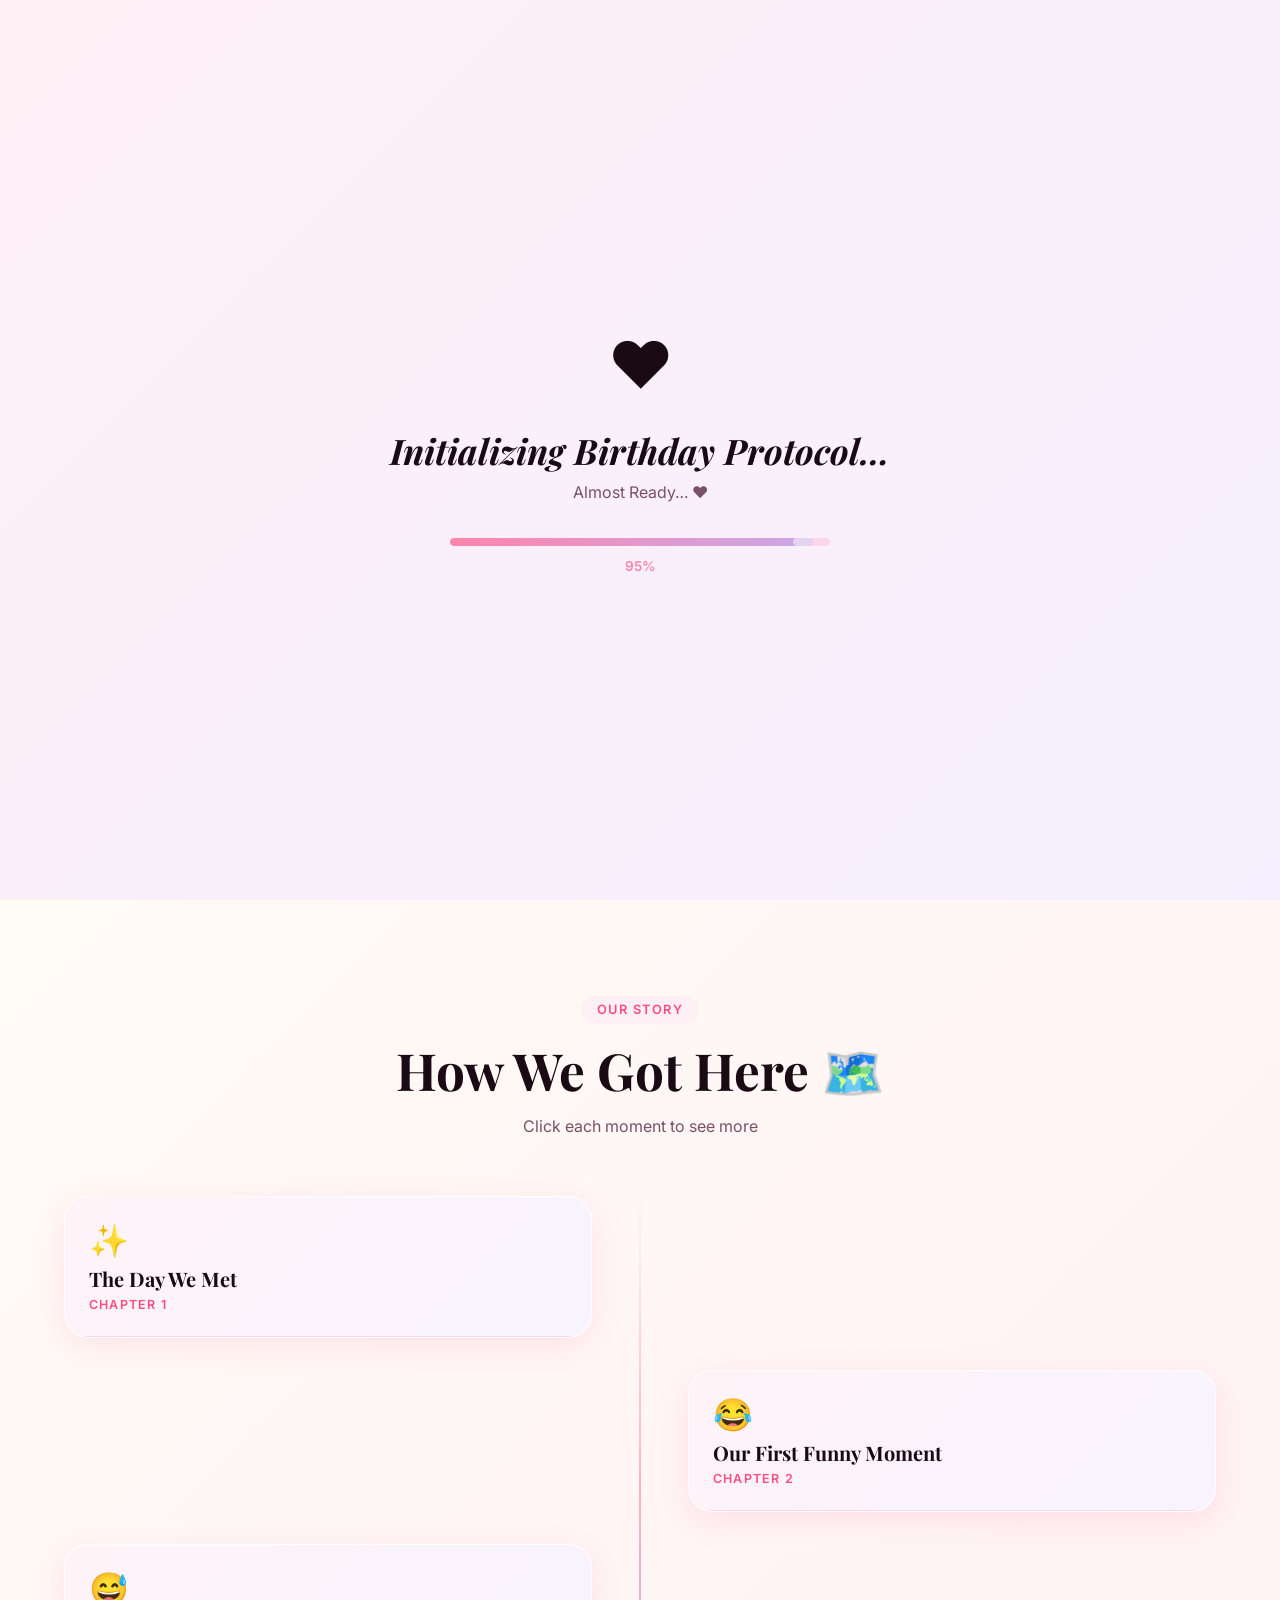
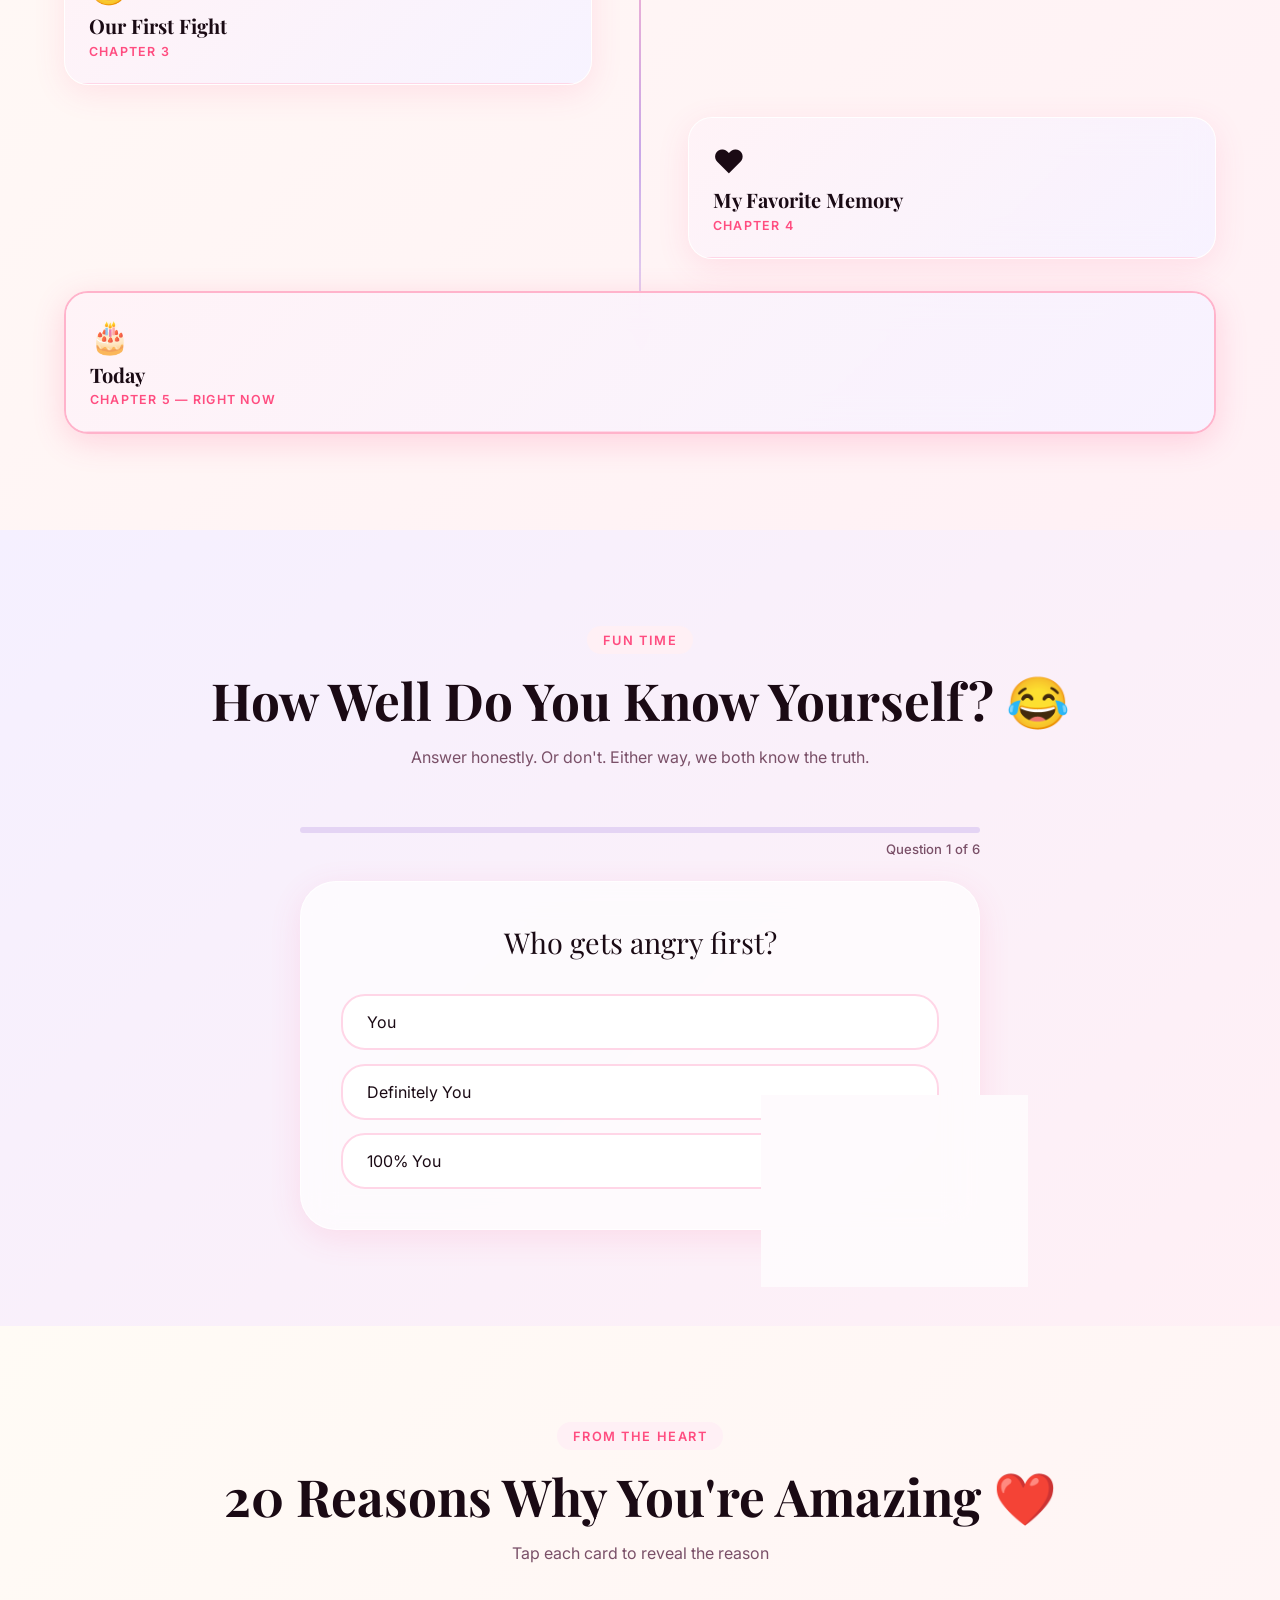
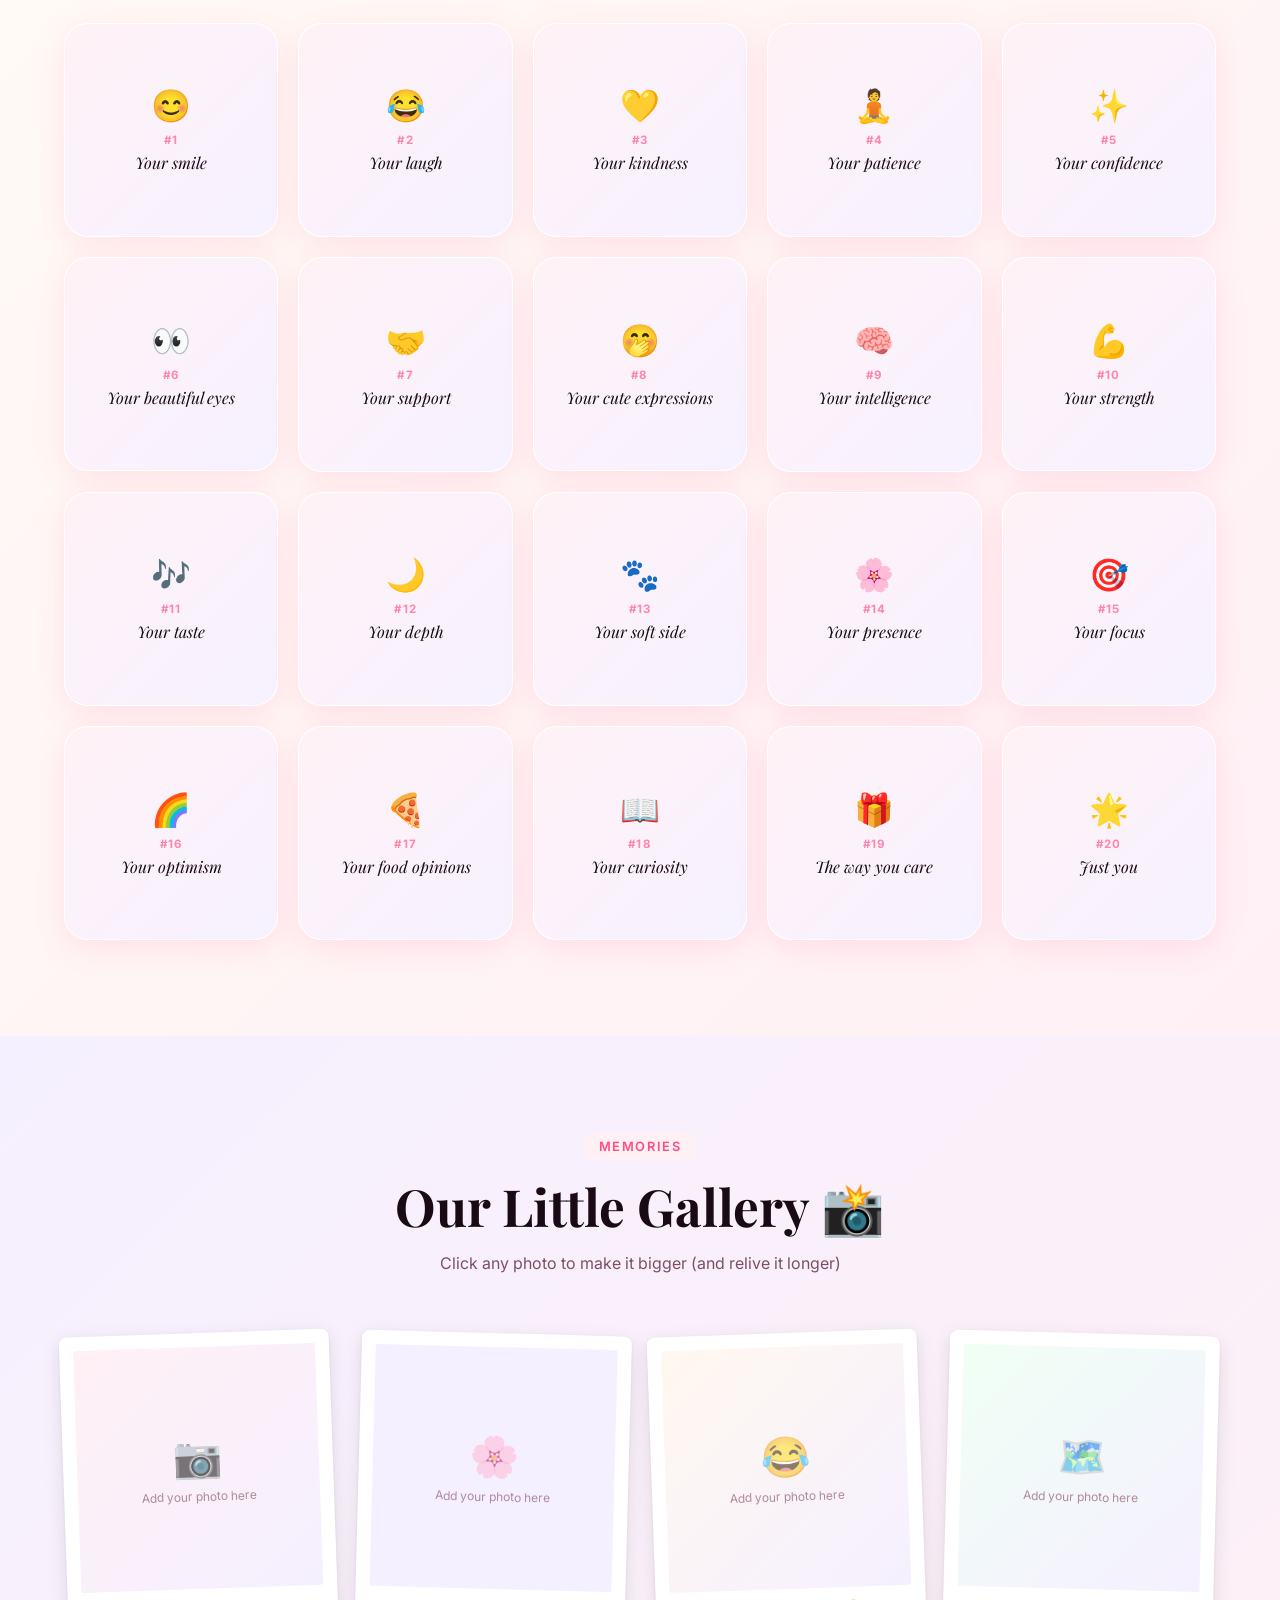
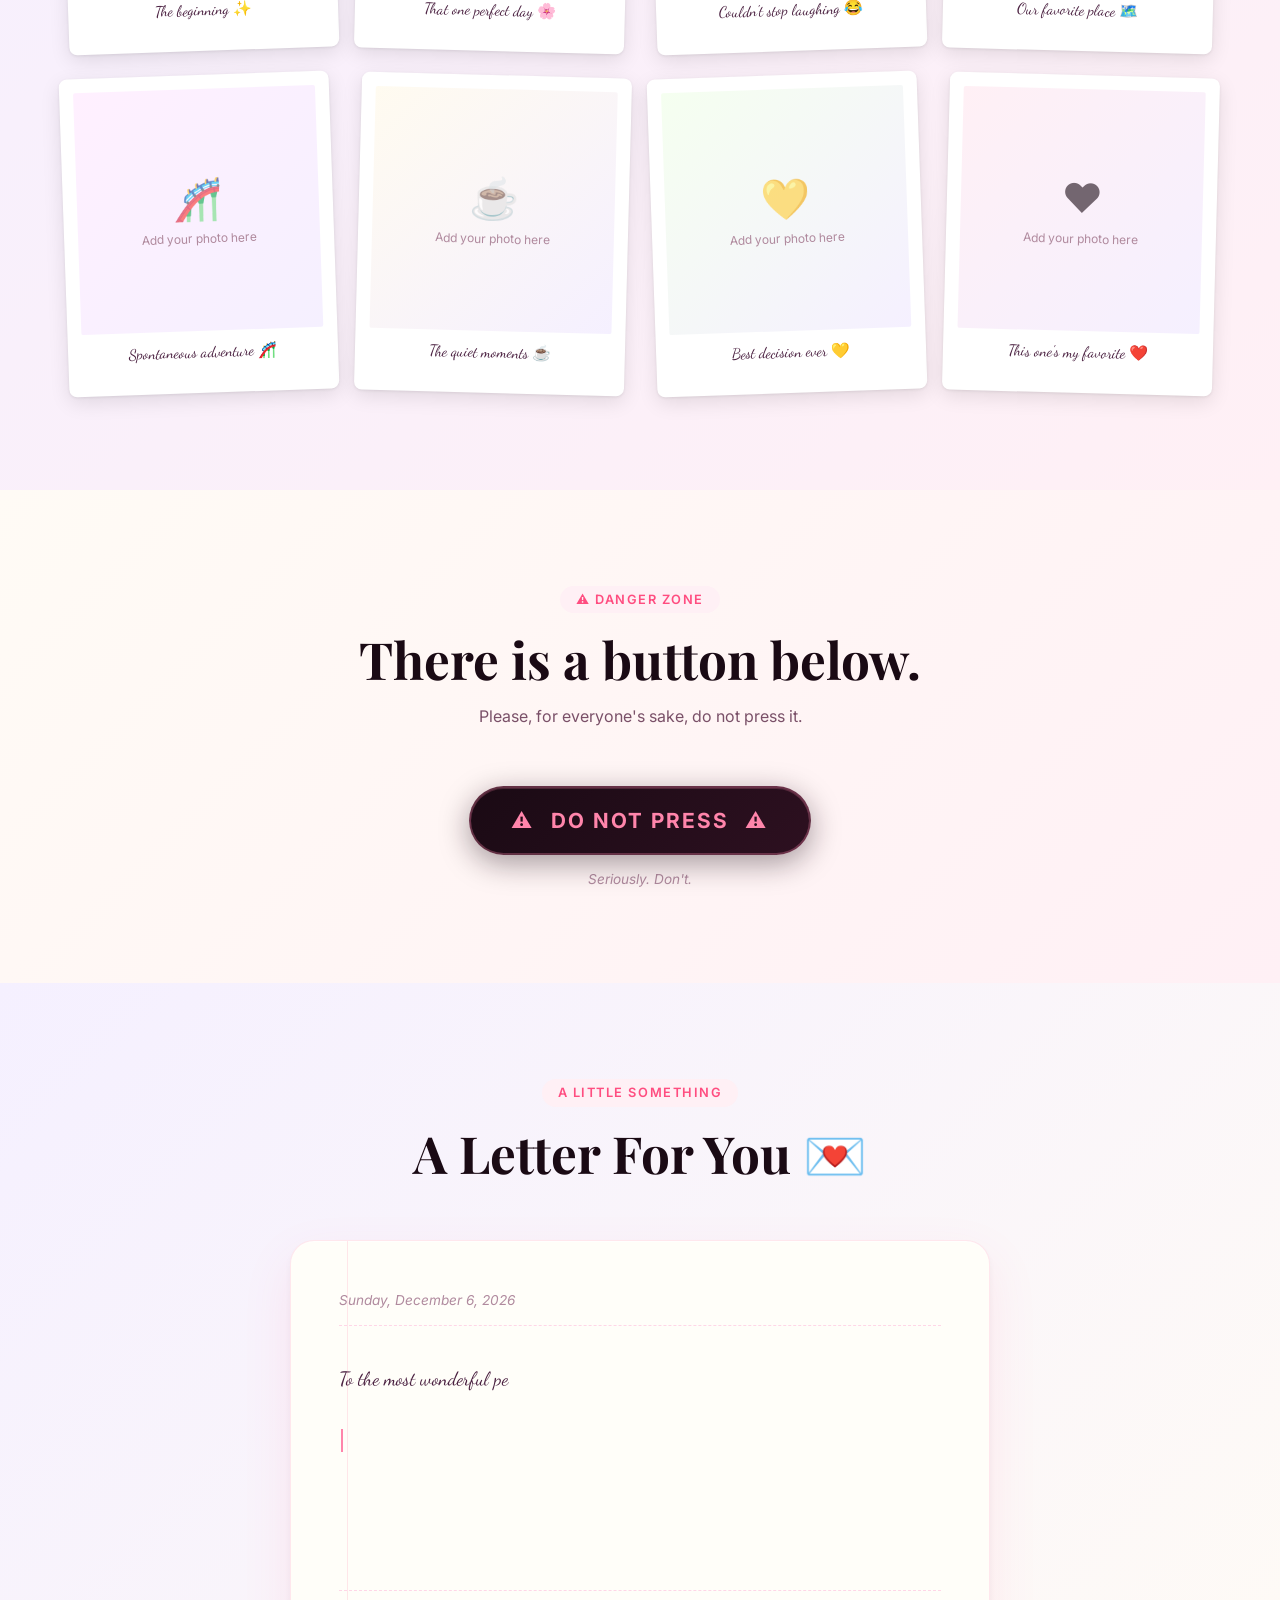
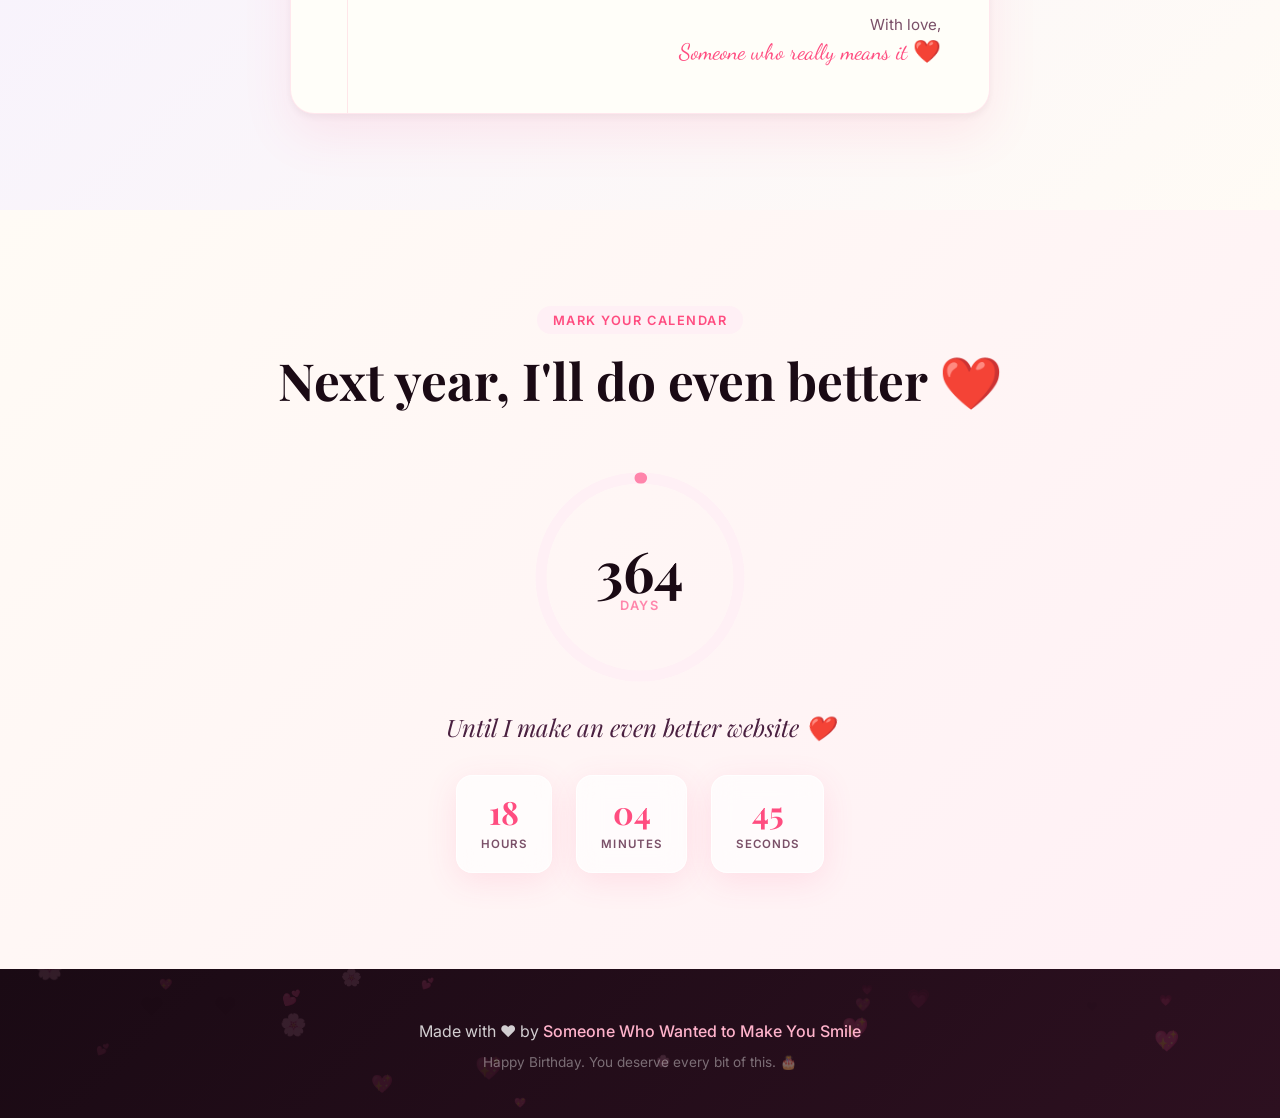
==== commit f0ed22ac: "fix: self code review — 9 bugs resolved - fix: restore missing IIFE wrapper in initCursor (critical " ====
--- a/index.html
+++ b/index.html
@@ -4,6 +4,7 @@
   <meta charset="UTF-8" />
   <meta name="viewport" content="width=device-width, initial-scale=1.0" />
   <meta name="description" content="A heartfelt, interactive birthday website crafted with love — full of memories, laughs, and reasons why you're amazing." />
+  <meta name="theme-color" content="#ff85ab" />
   <title>Happy Birthday ❤️</title>
 
   <!-- Google Fonts -->
@@ -251,7 +252,7 @@
   <!-- Image Modal -->
   <div class="modal-overlay" id="modal-overlay">
     <div class="modal-box" id="modal-box">
-      <button class="modal-close" id="modal-close">✕</button>
+      <button class="modal-close" id="modal-close" aria-label="Close image">✕</button>
       <div class="modal-image-wrap" id="modal-image-wrap"></div>
       <p class="modal-caption" id="modal-caption"></p>
     </div>
--- a/style.css
+++ b/style.css
@@ -71,13 +71,18 @@
   background: var(--cream);
   color: var(--text-dark);
   overflow-x: hidden;
-  cursor: none;
+  /* cursor:none only on devices that have a fine pointer (mouse), not touch */
 }
 
 a { text-decoration: none; color: inherit; }
 img { display: block; max-width: 100%; }
 button { cursor: pointer; border: none; background: none; font-family: var(--font-body); }
 ul { list-style: none; }
+
+/* Only hide cursor on fine-pointer (mouse) devices */
+@media (pointer: fine) {
+  body { cursor: none; }
+}
 
 /* ───────────────── CUSTOM CURSOR ───────────────── */
 .cursor-glow {
@@ -1532,3 +1537,14 @@
   .countdown-unit { min-width: 64px; padding: 1rem; }
   .cu-num { font-size: 1.5rem; }
 }
+
+/* ───────────────── REDUCED MOTION ───────────────── */
+@media (prefers-reduced-motion: reduce) {
+  *, *::before, *::after {
+    animation-duration: 0.01ms !important;
+    animation-iteration-count: 1 !important;
+    transition-duration: 0.01ms !important;
+  }
+  .cursor-glow { display: none; }
+  html { scroll-behavior: auto; }
+}
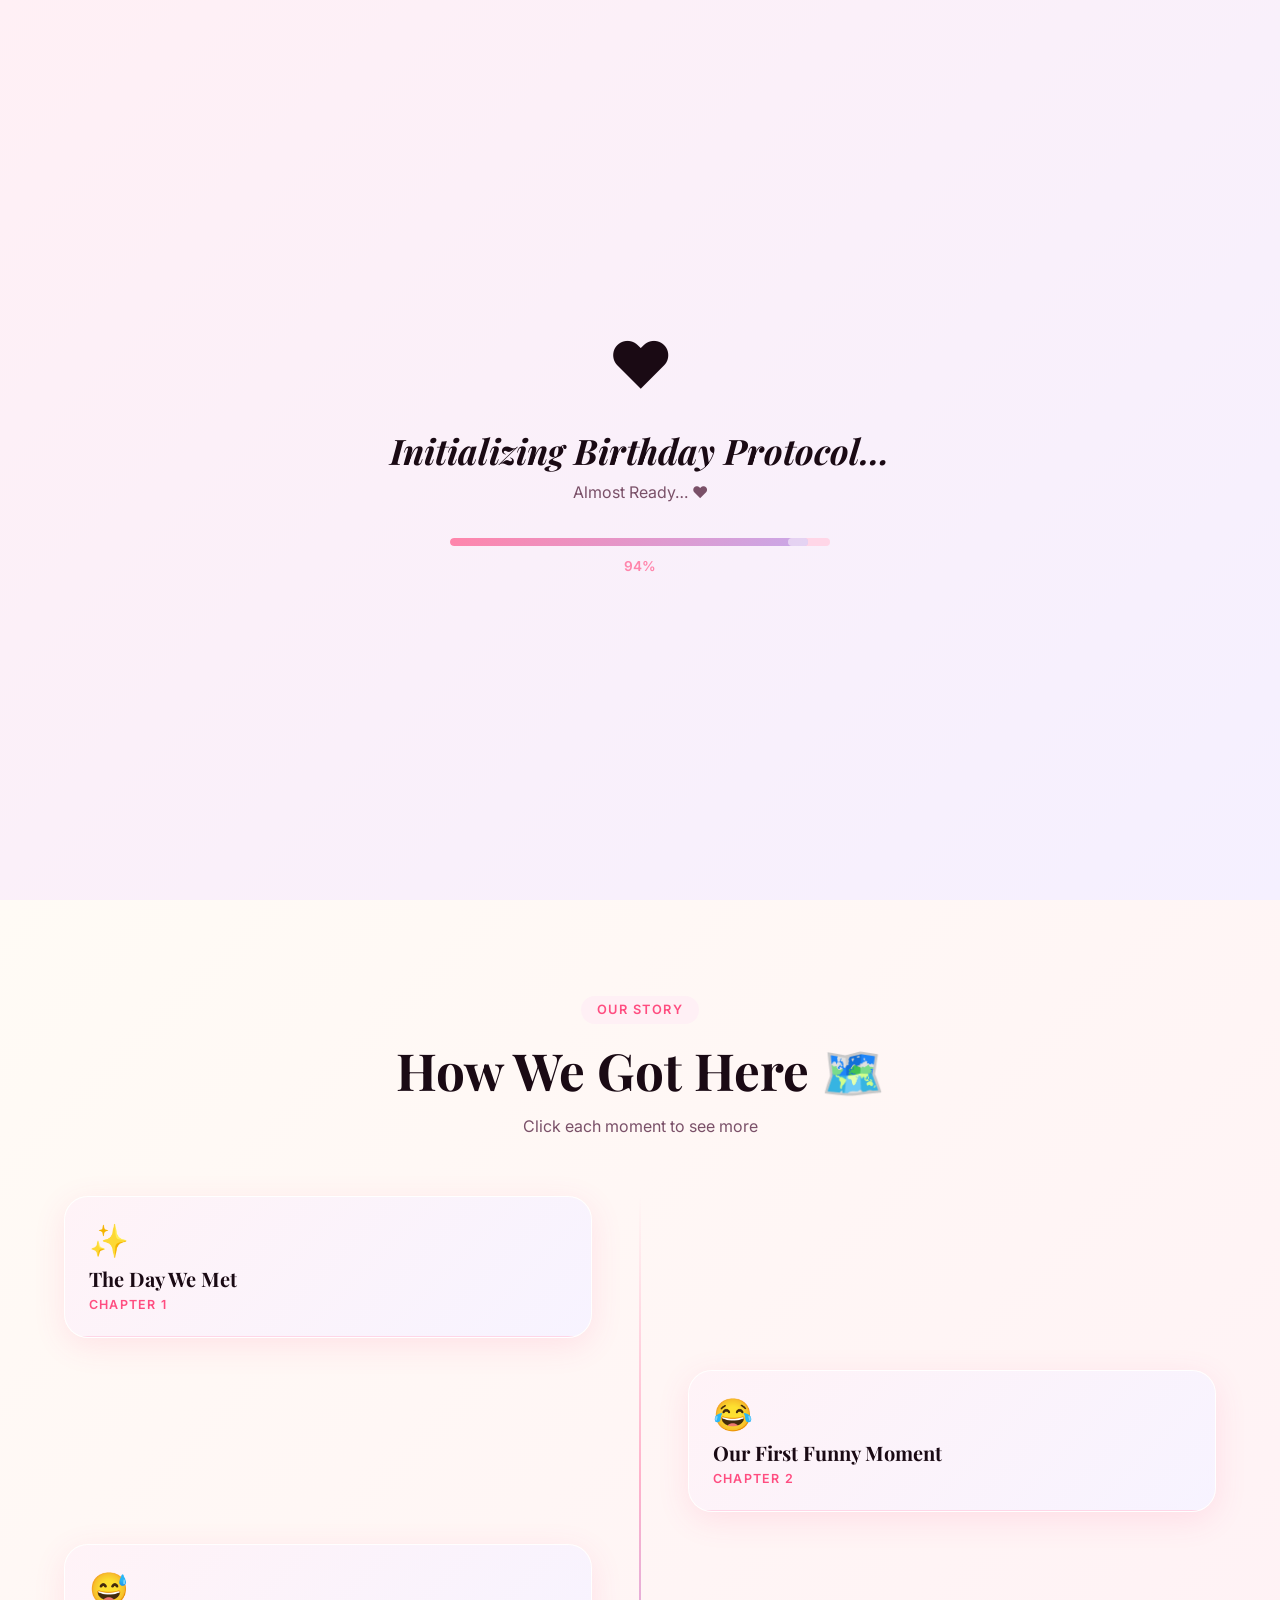
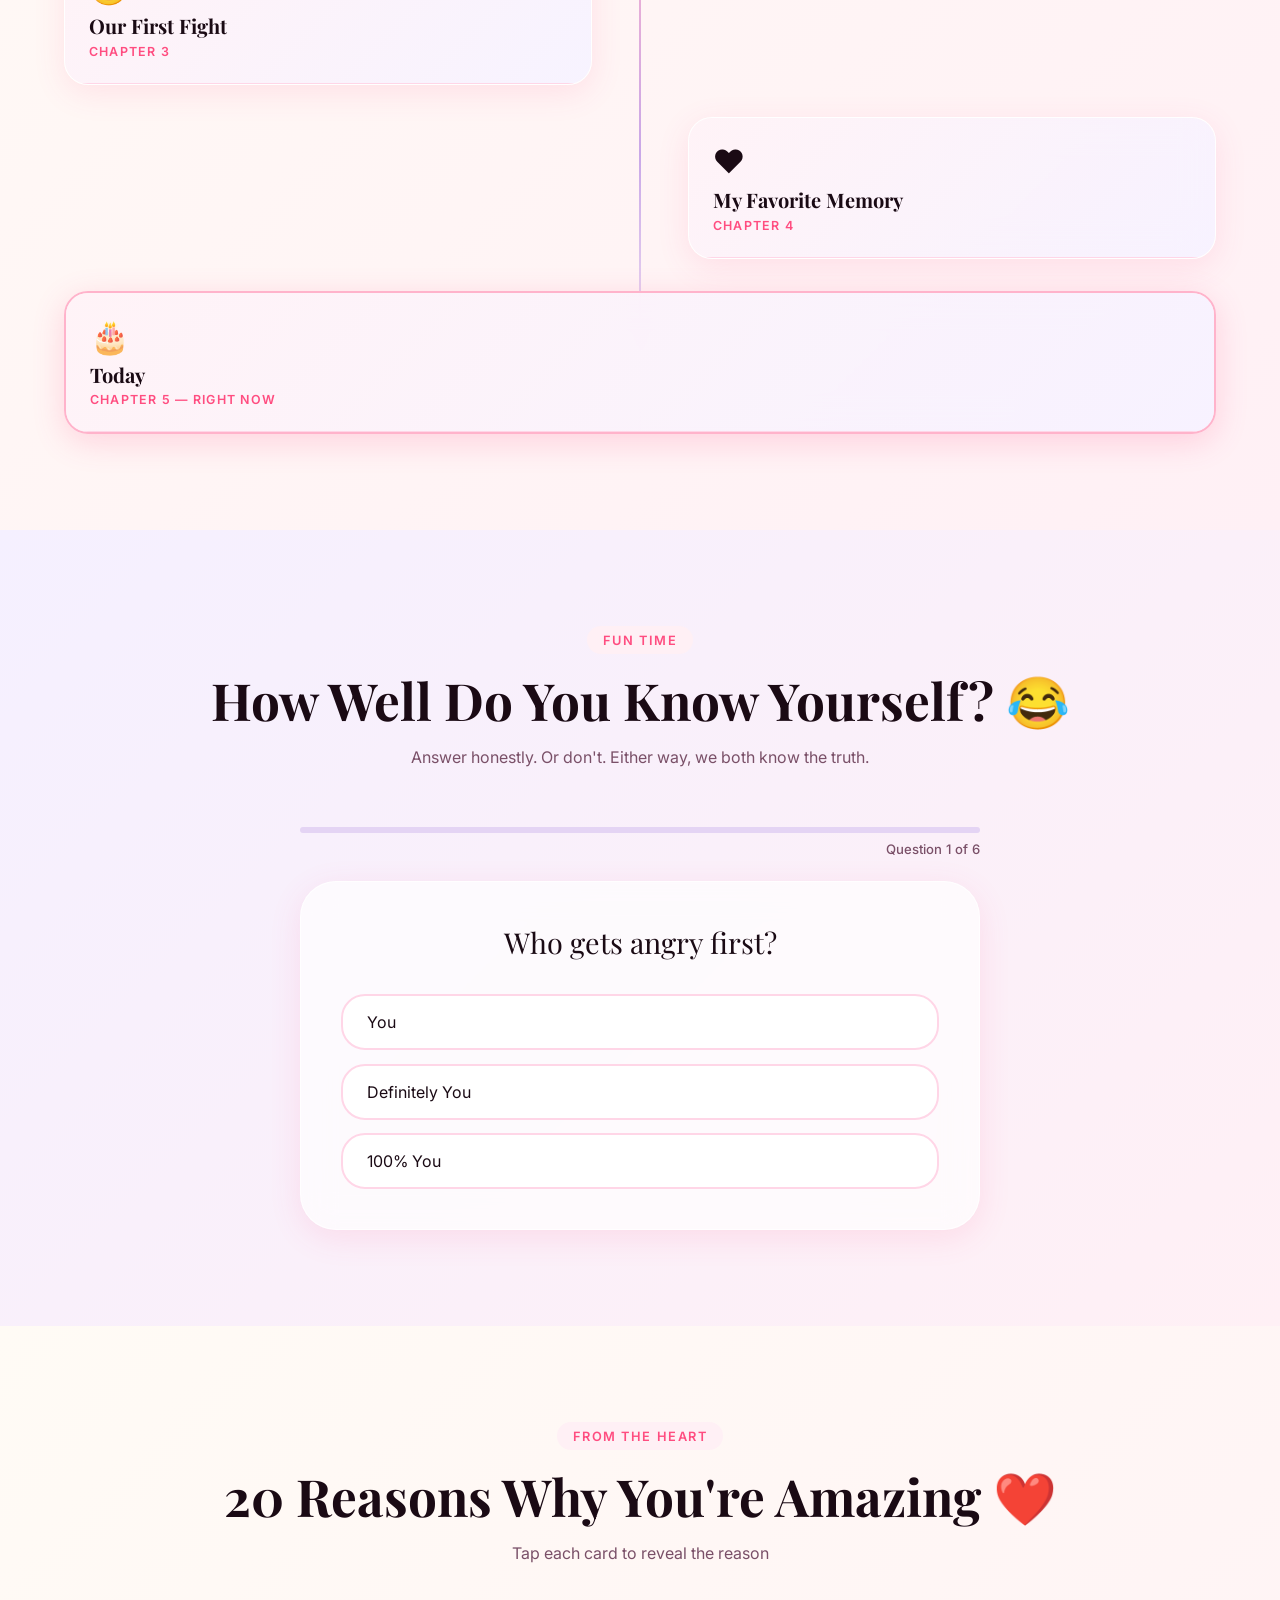
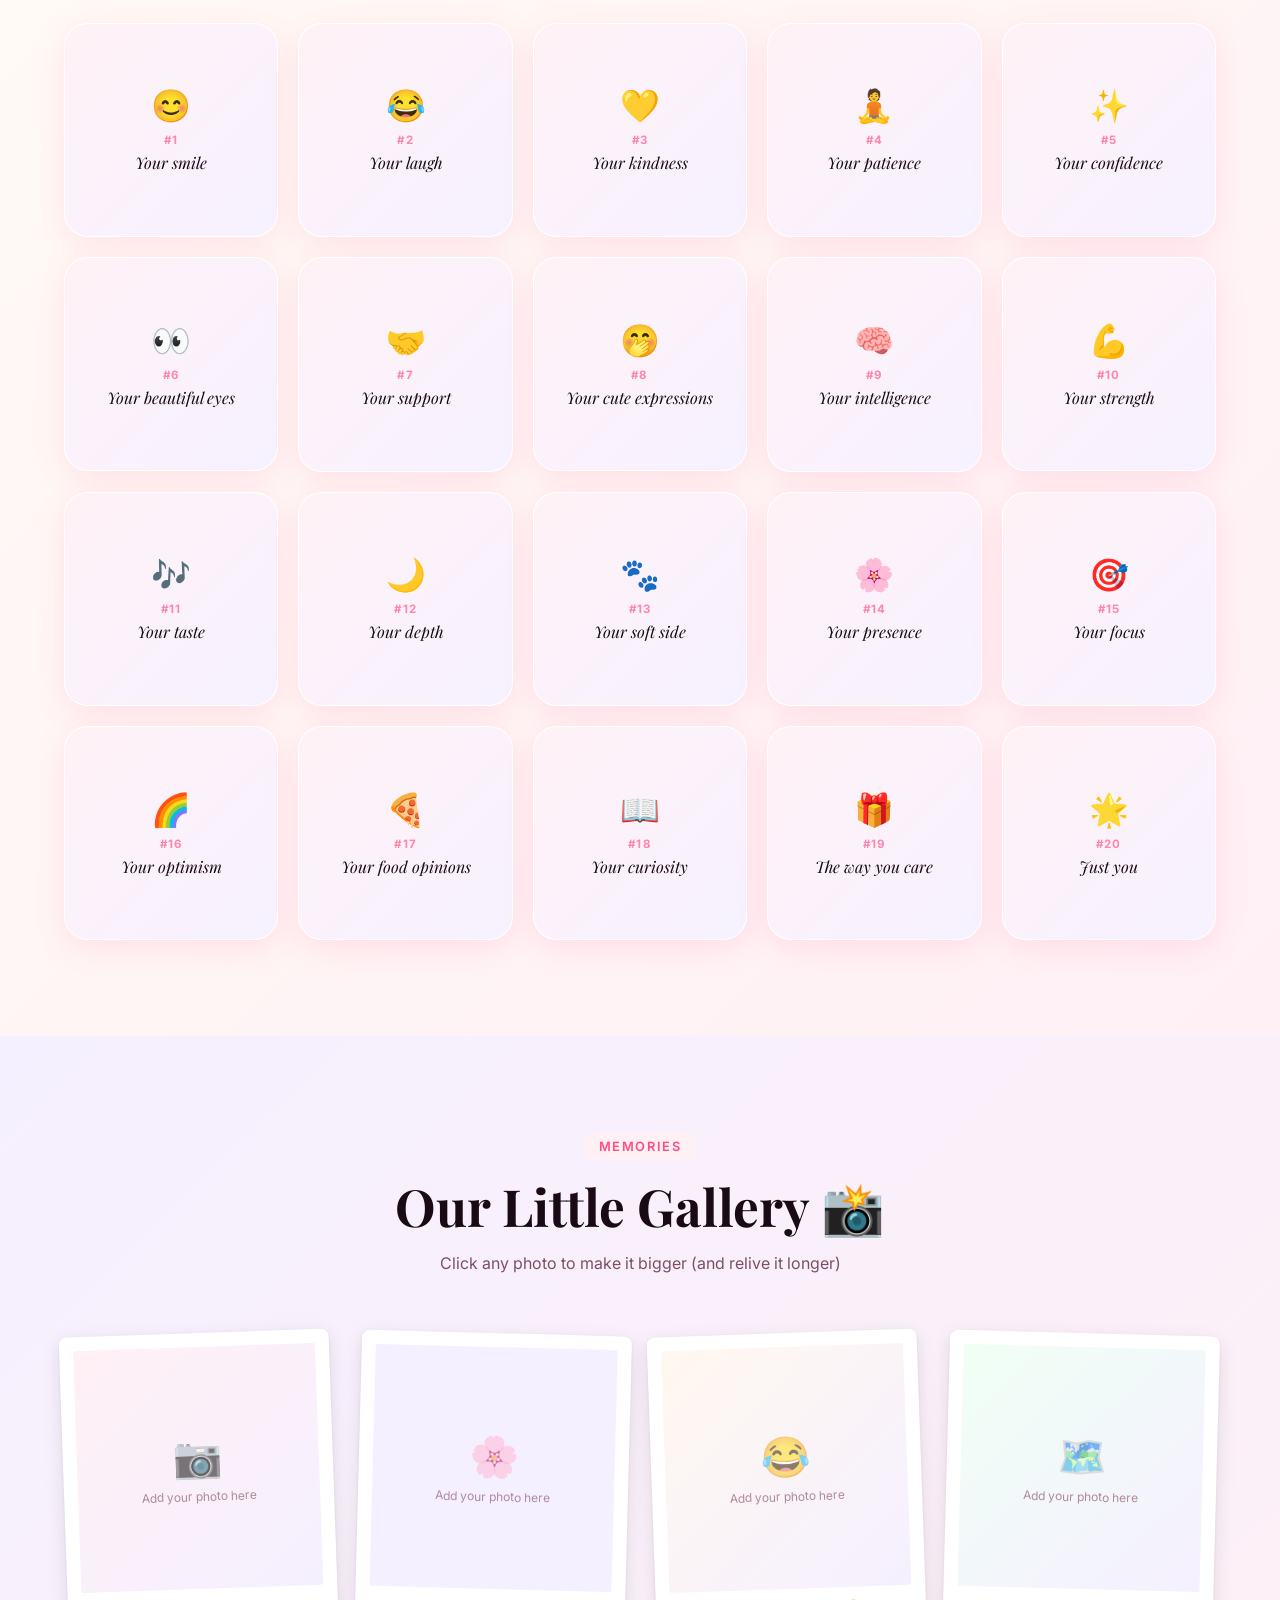
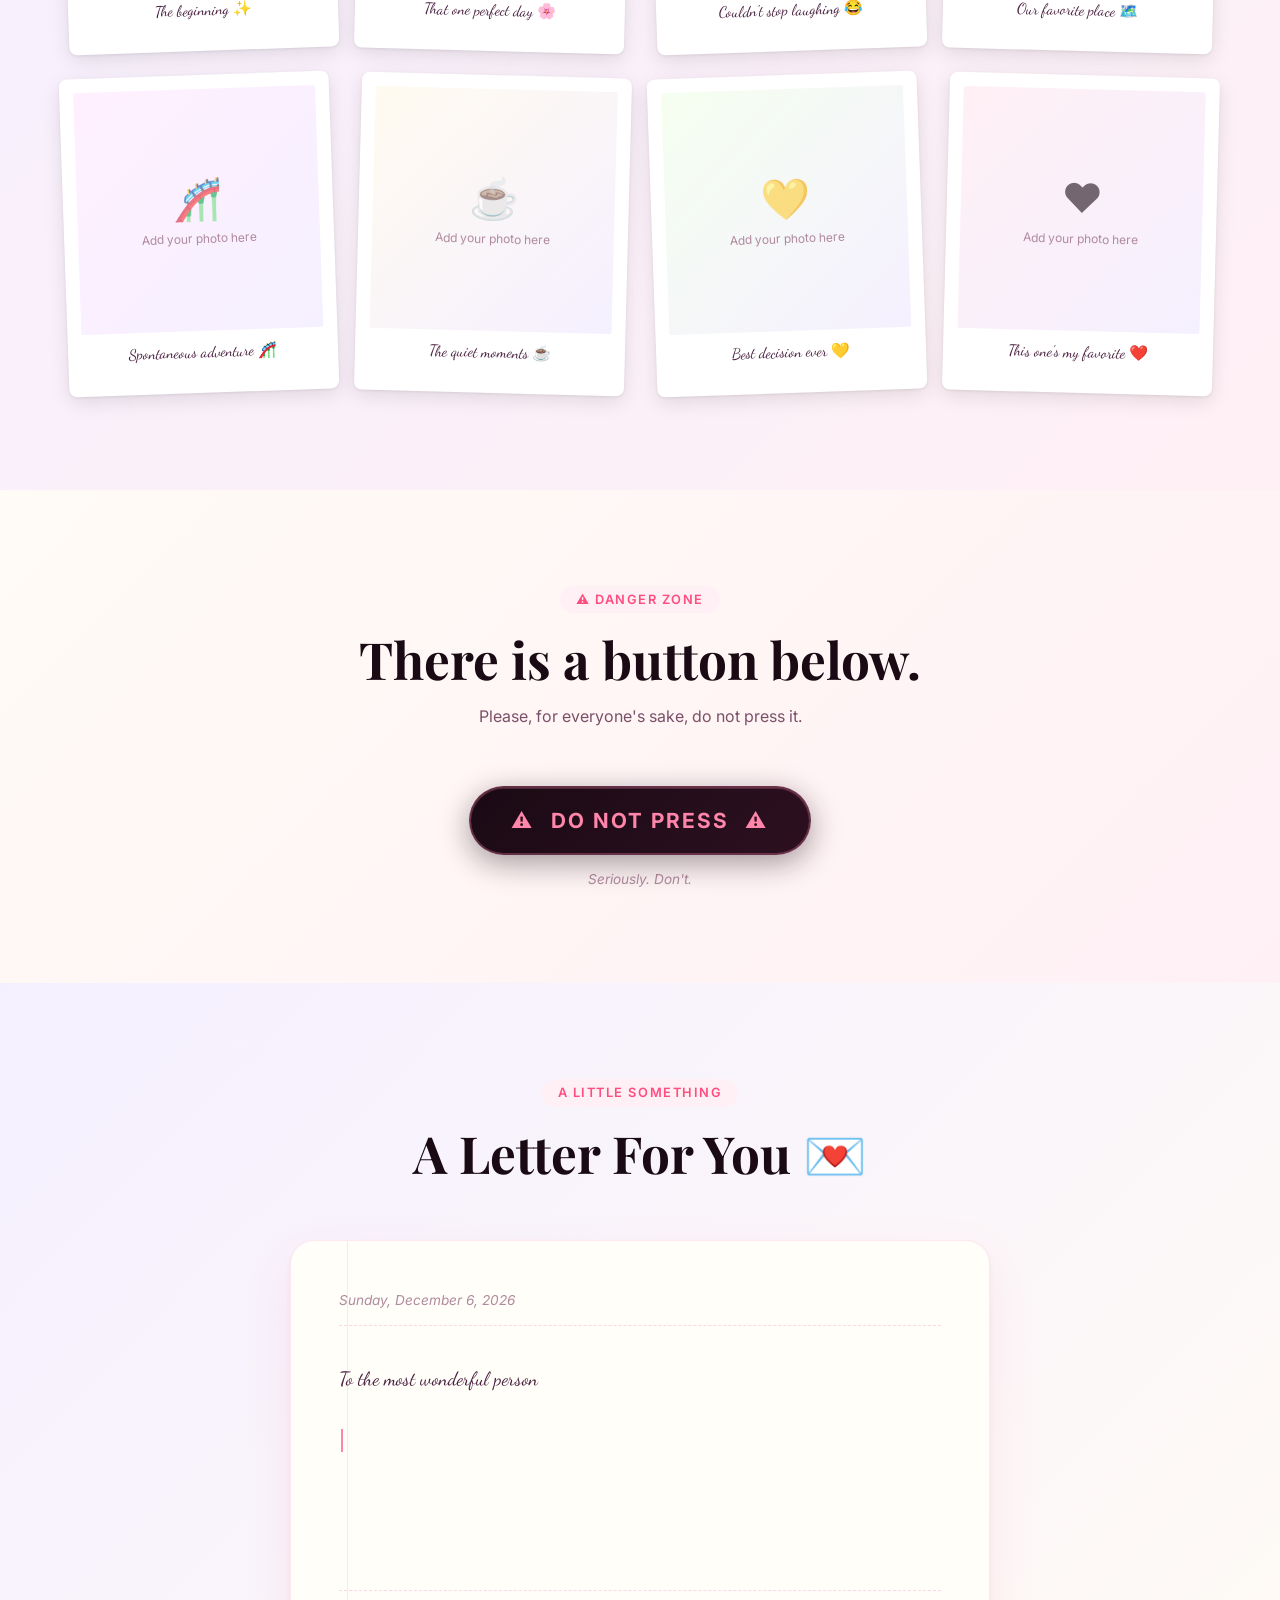
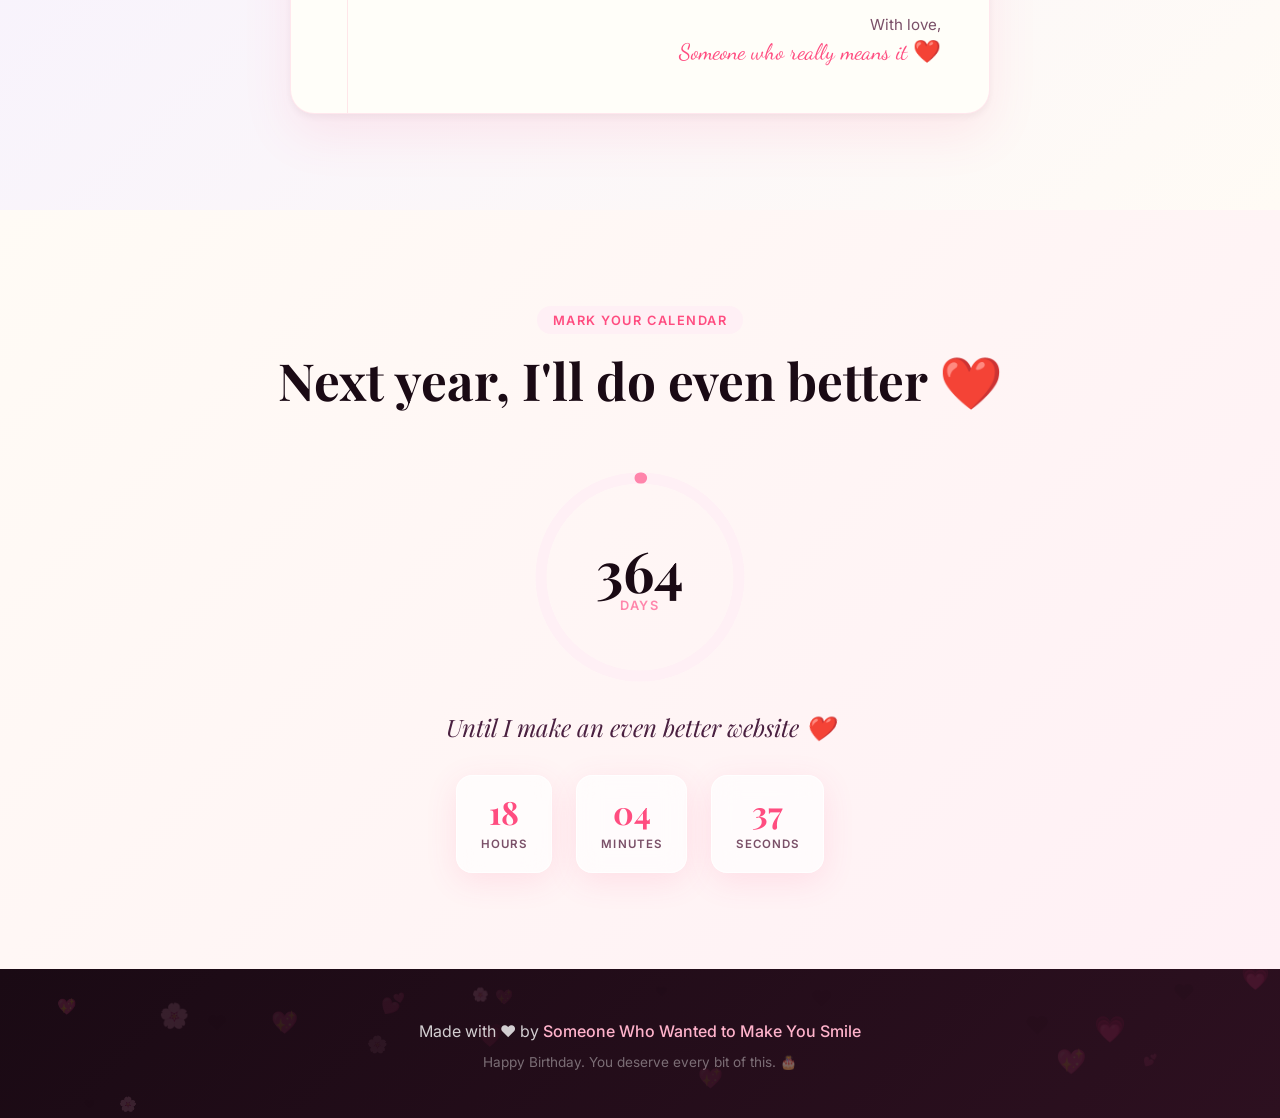
==== commit fa19feb8: "fix: image compression in admin & UI cleanup - admin.js: Added canvas-based image resizing and compr" ====
--- a/index.html
+++ b/index.html
@@ -109,7 +109,6 @@
             </div>
             <div class="timeline-body">
               <p>It started the way all great stories do — completely unexpectedly. One moment everything was ordinary, and the next moment, there you were. The universe has a funny way of doing that.</p>
-              <p class="timeline-note">📝 <em>Edit this with your real story!</em></p>
             </div>
           </div>
         </div>
@@ -123,7 +122,6 @@
             </div>
             <div class="timeline-body">
               <p>I honestly can't remember what started the laughing, but I remember not being able to stop. That's when I realized — you make the ordinary hilarious. Every single time.</p>
-              <p class="timeline-note">📝 <em>Replace with your funniest shared memory!</em></p>
             </div>
           </div>
         </div>
@@ -137,7 +135,6 @@
             </div>
             <div class="timeline-body">
               <p>We disagreed. Loudly. About something that definitely seemed very important at the time. Looking back? I can barely remember what it was. But I do remember we figured it out.</p>
-              <p class="timeline-note">📝 <em>Every great story has a conflict. Yours does too!</em></p>
             </div>
           </div>
         </div>
@@ -151,7 +148,6 @@
             </div>
             <div class="timeline-body">
               <p>If I had to pick just one moment to keep forever, it would be this one. No fancy setting. No big occasion. Just you, exactly as you are. That was enough. That was everything.</p>
-              <p class="timeline-note">📝 <em>Write your most treasured memory here!</em></p>
             </div>
           </div>
         </div>
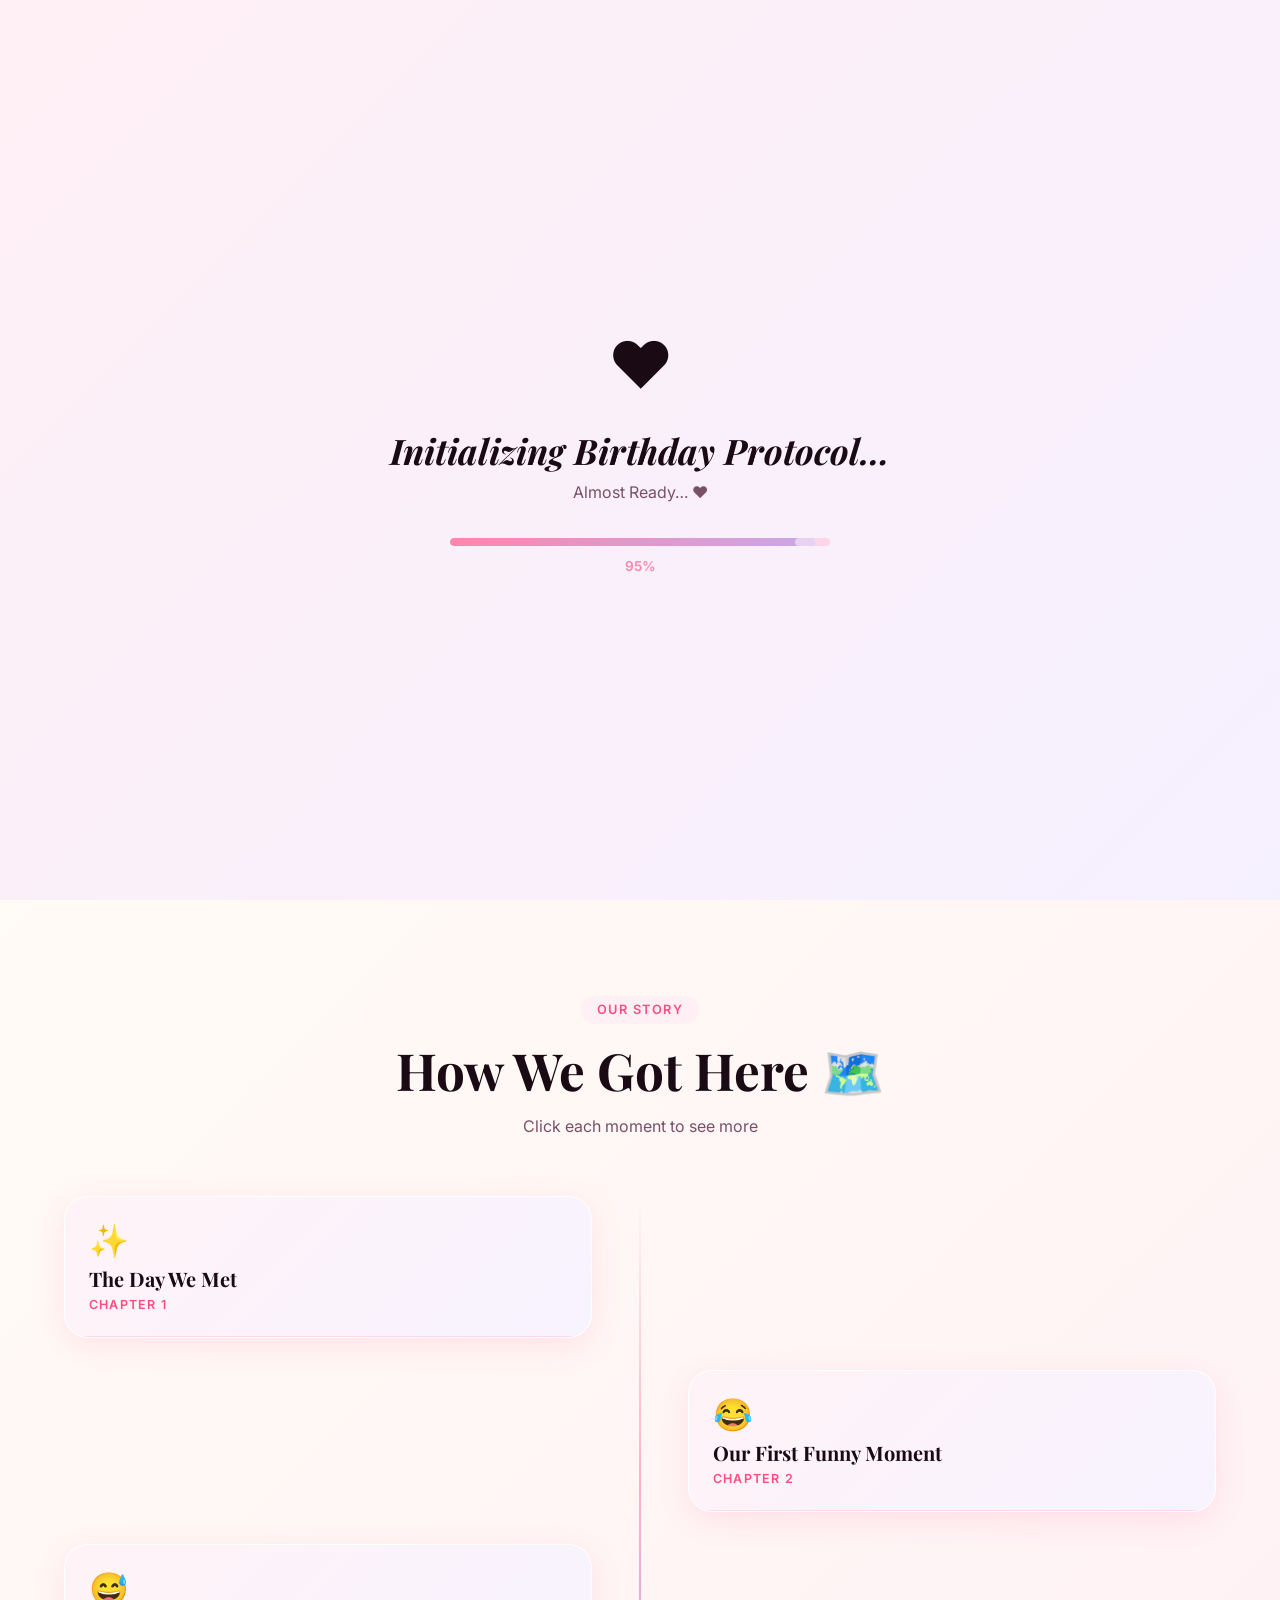
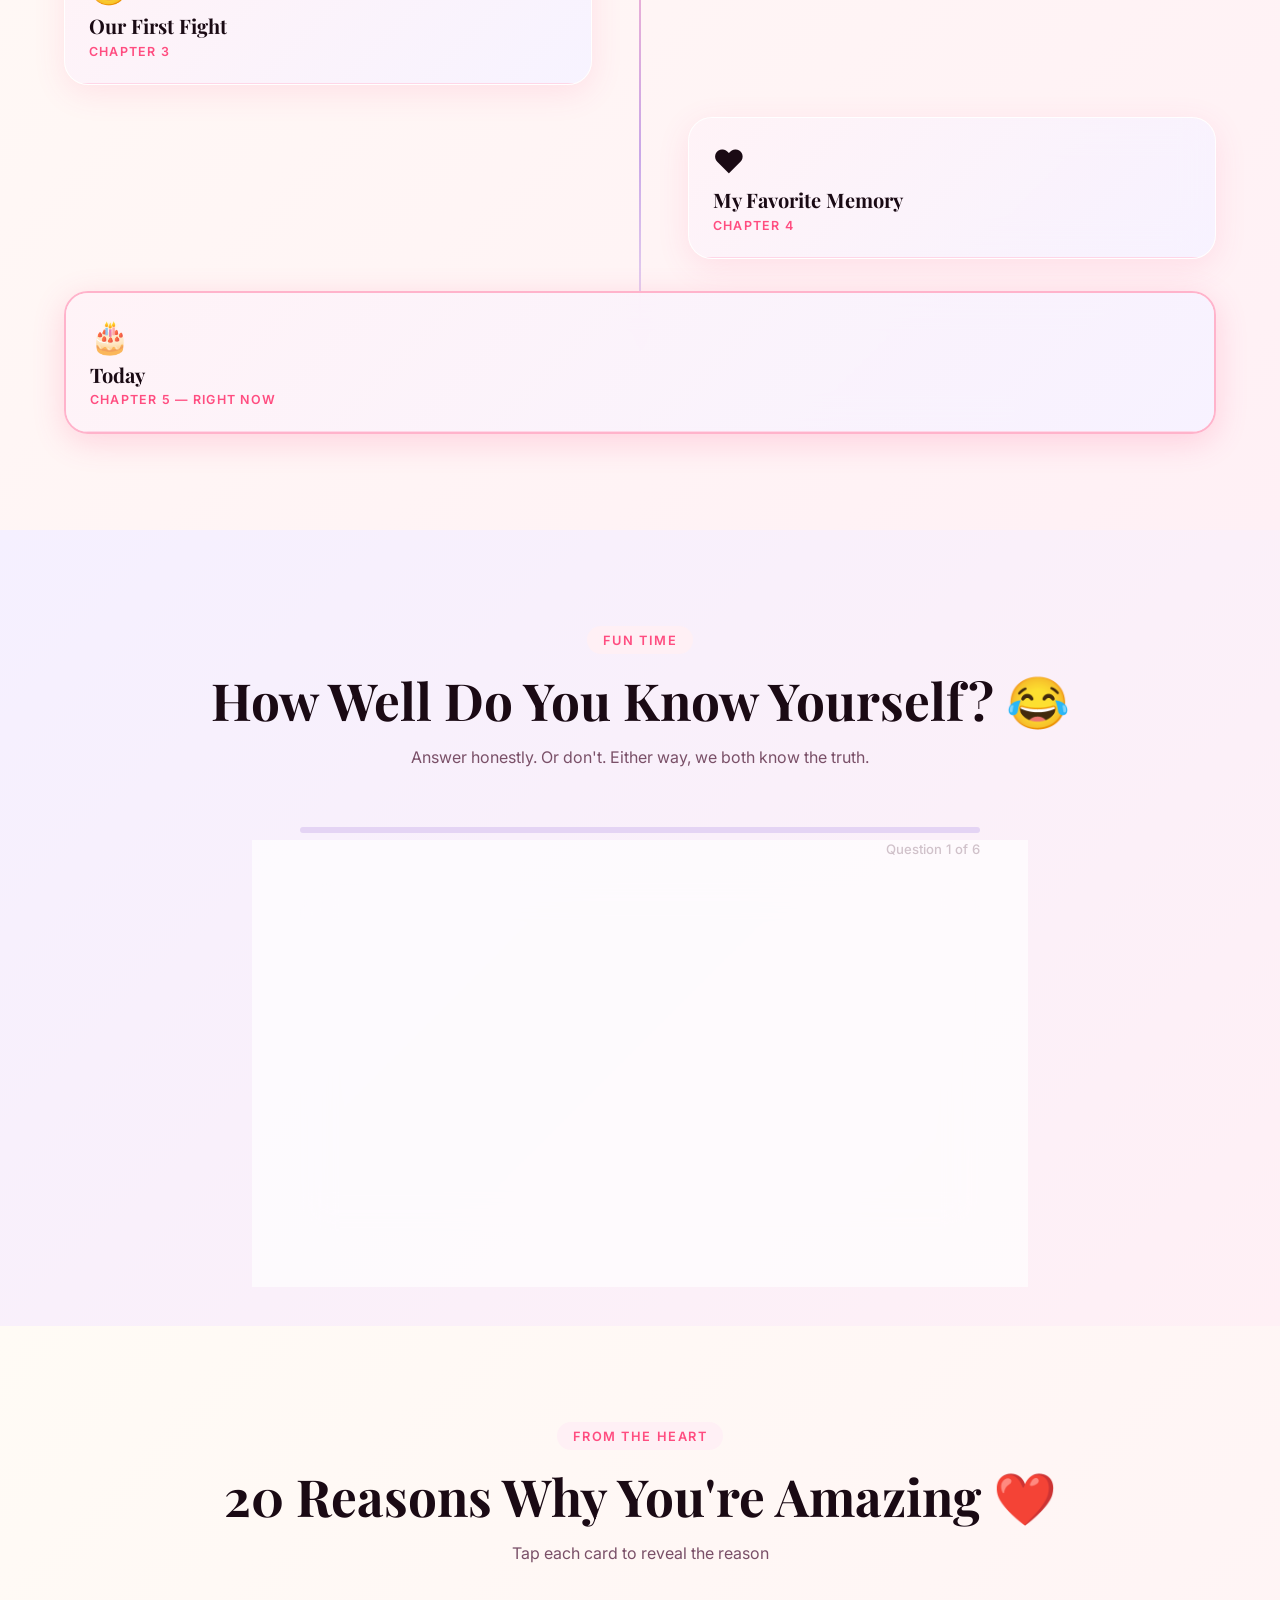
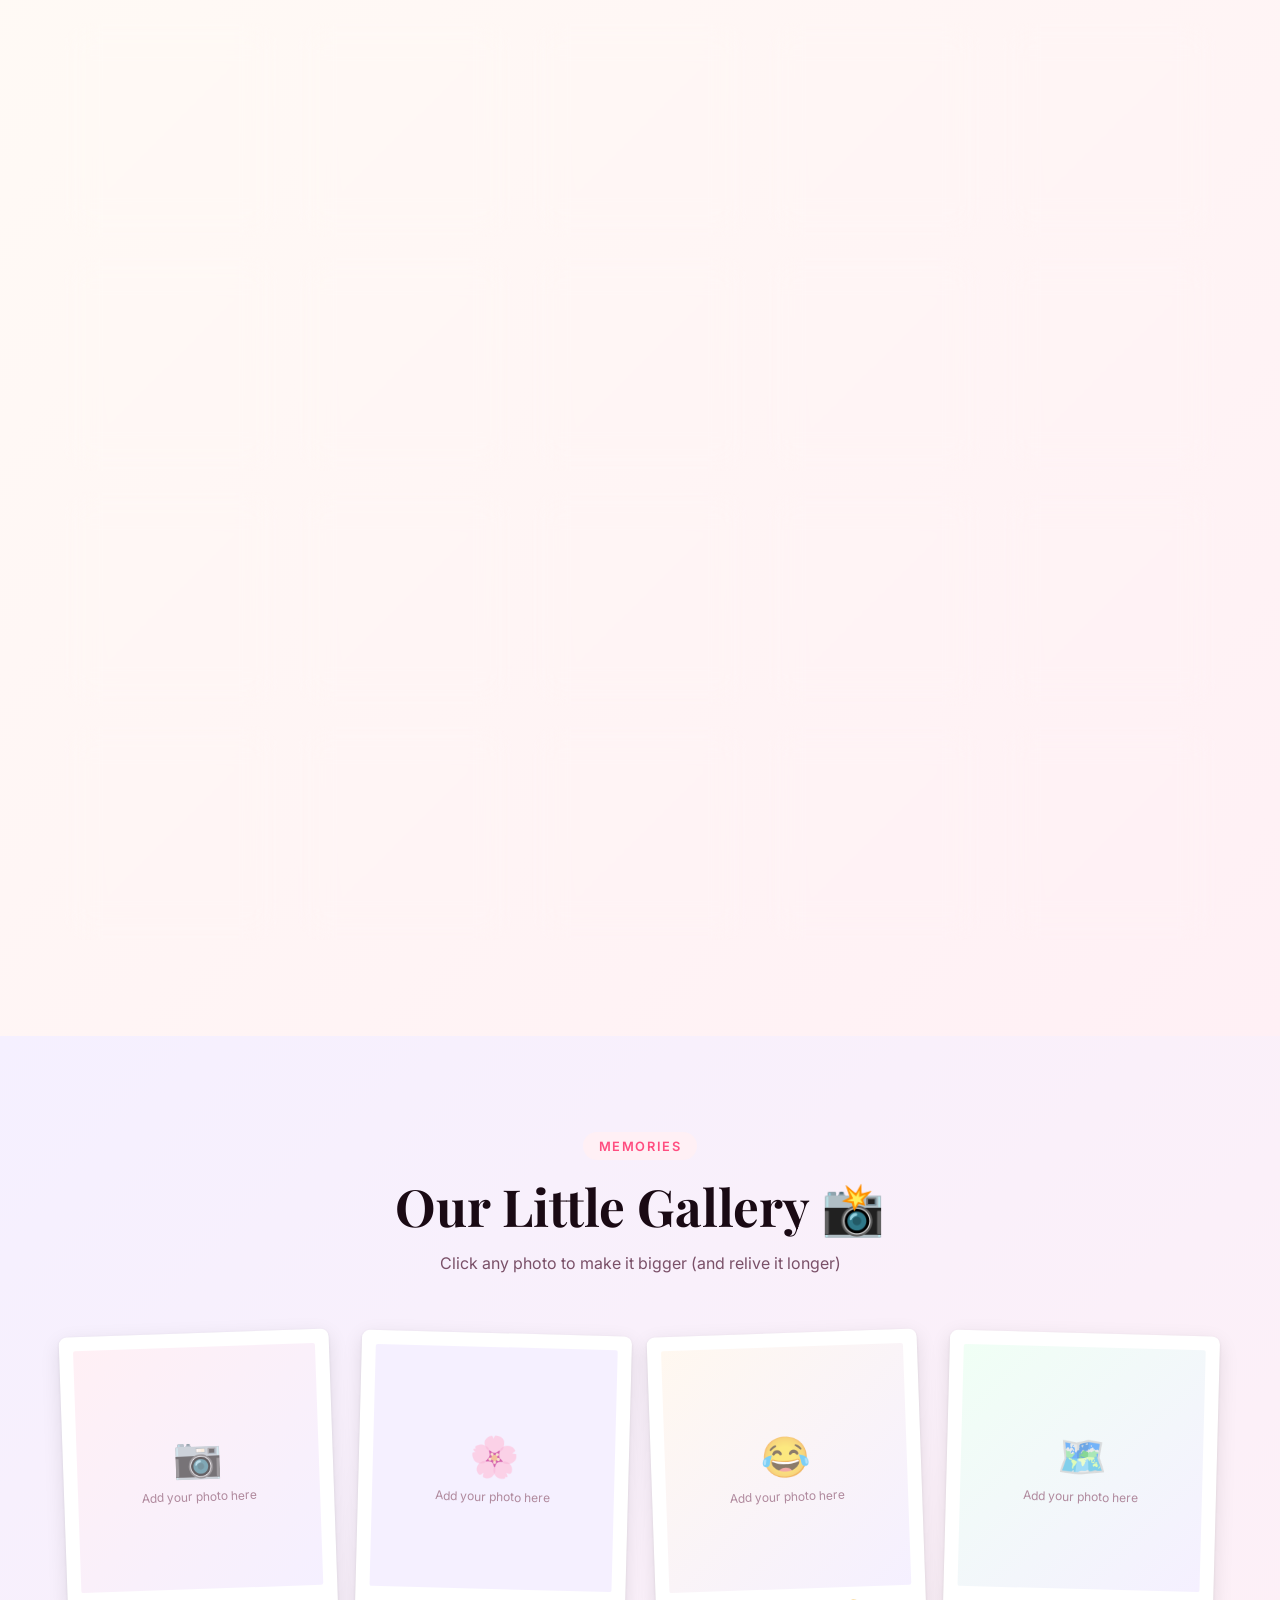
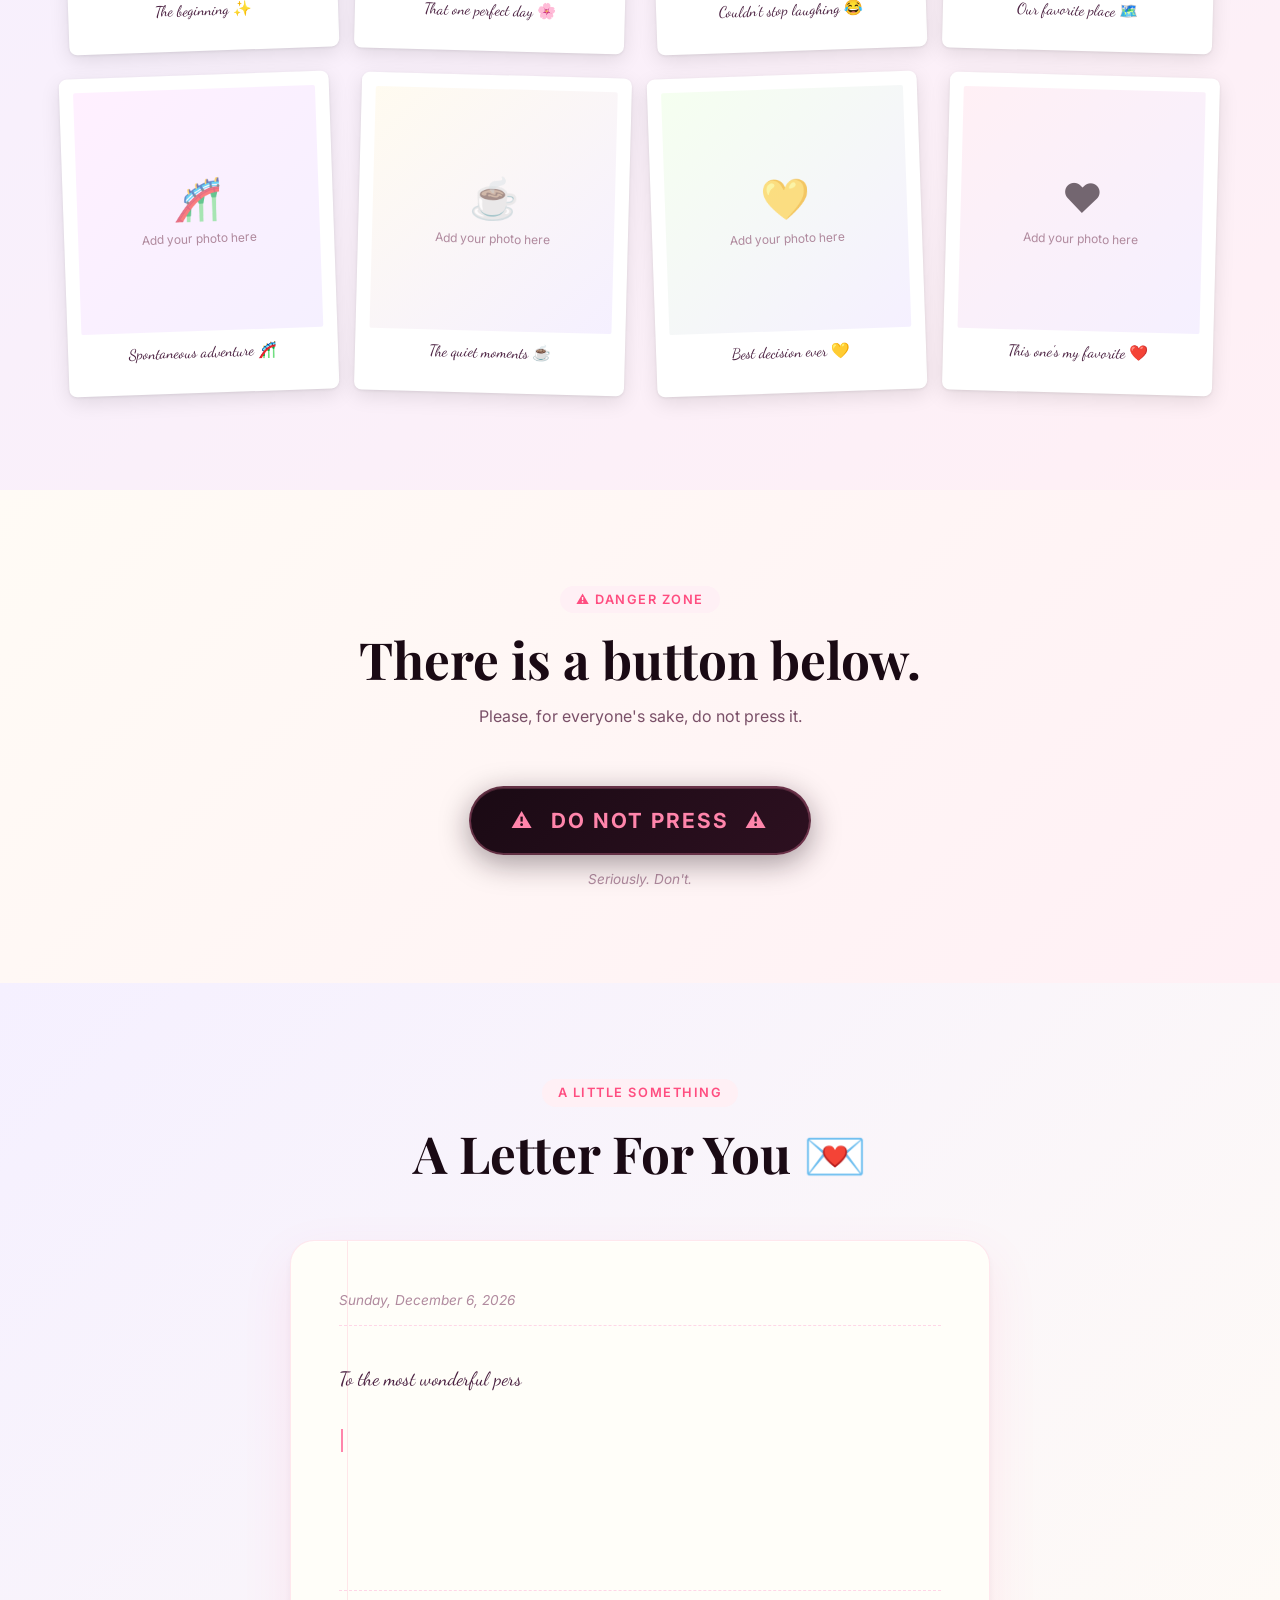
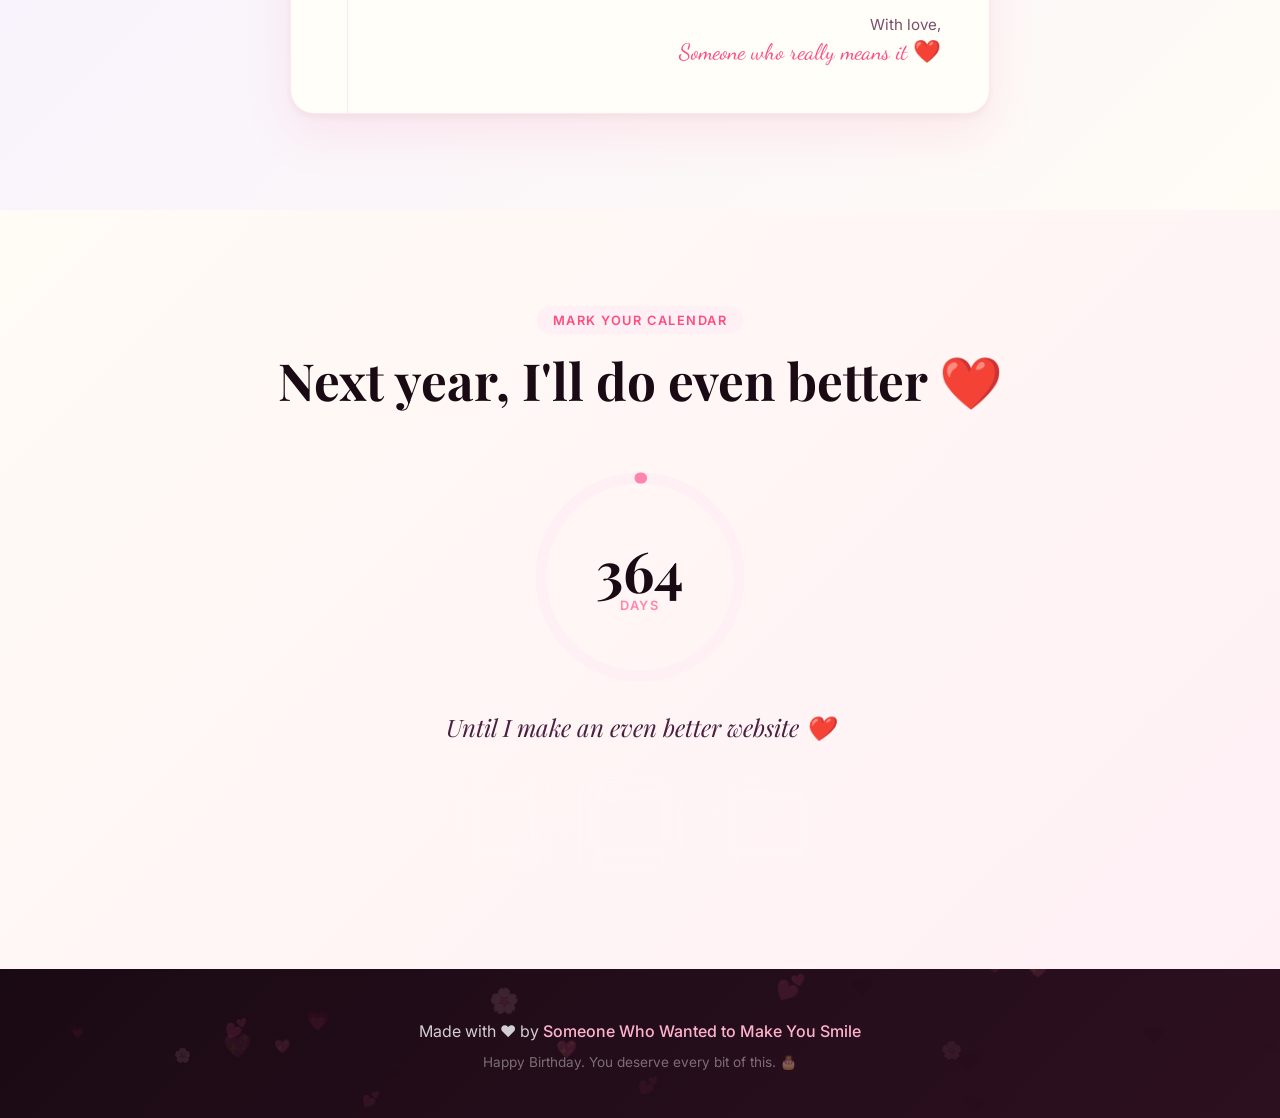
==== commit 21dc5048: "feat: complete overhaul of admin save system - Removed all localStorage logic, JSON import/export fr" ====
--- a/index.html
+++ b/index.html
@@ -377,6 +377,7 @@
   <!-- Floating Hearts Container (global) -->
   <div class="global-hearts" id="global-hearts"></div>
 
+  <script src="data.js"></script>
   <script src="app.js"></script>
 </body>
 </html>
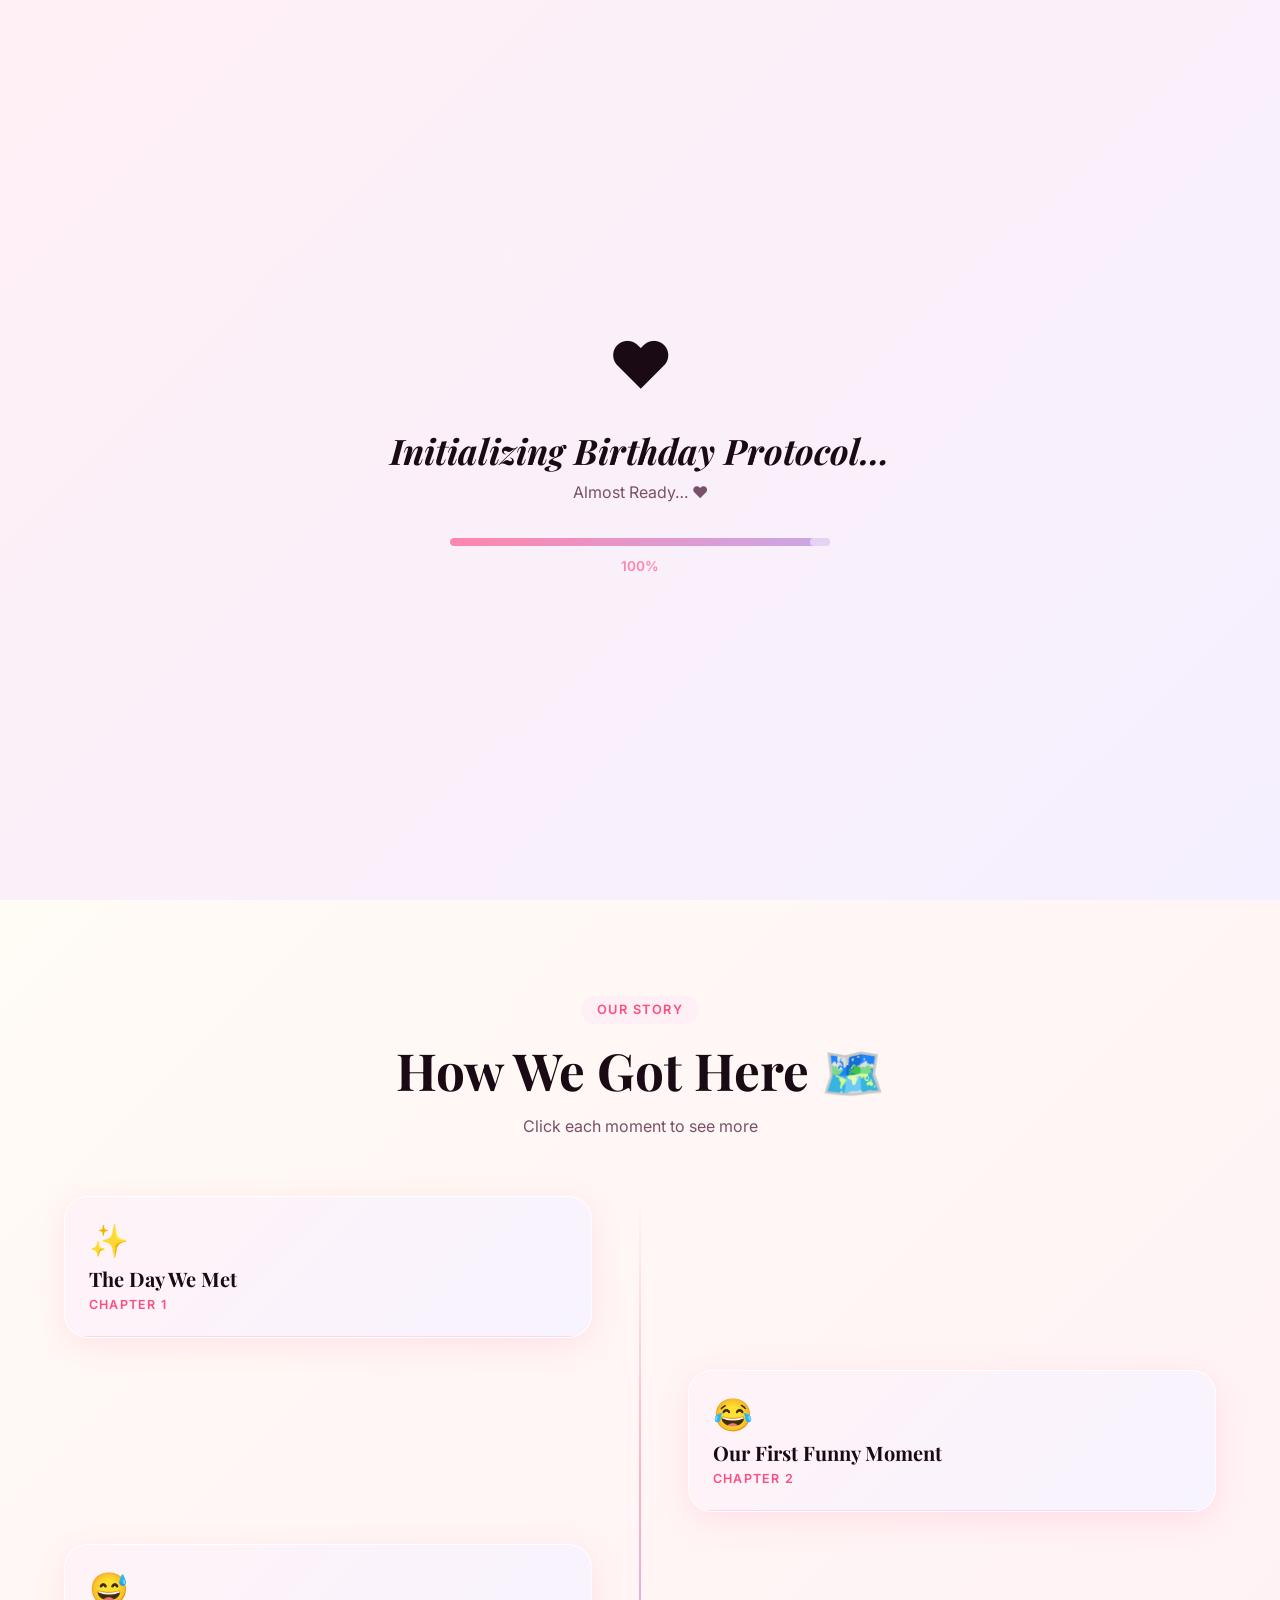
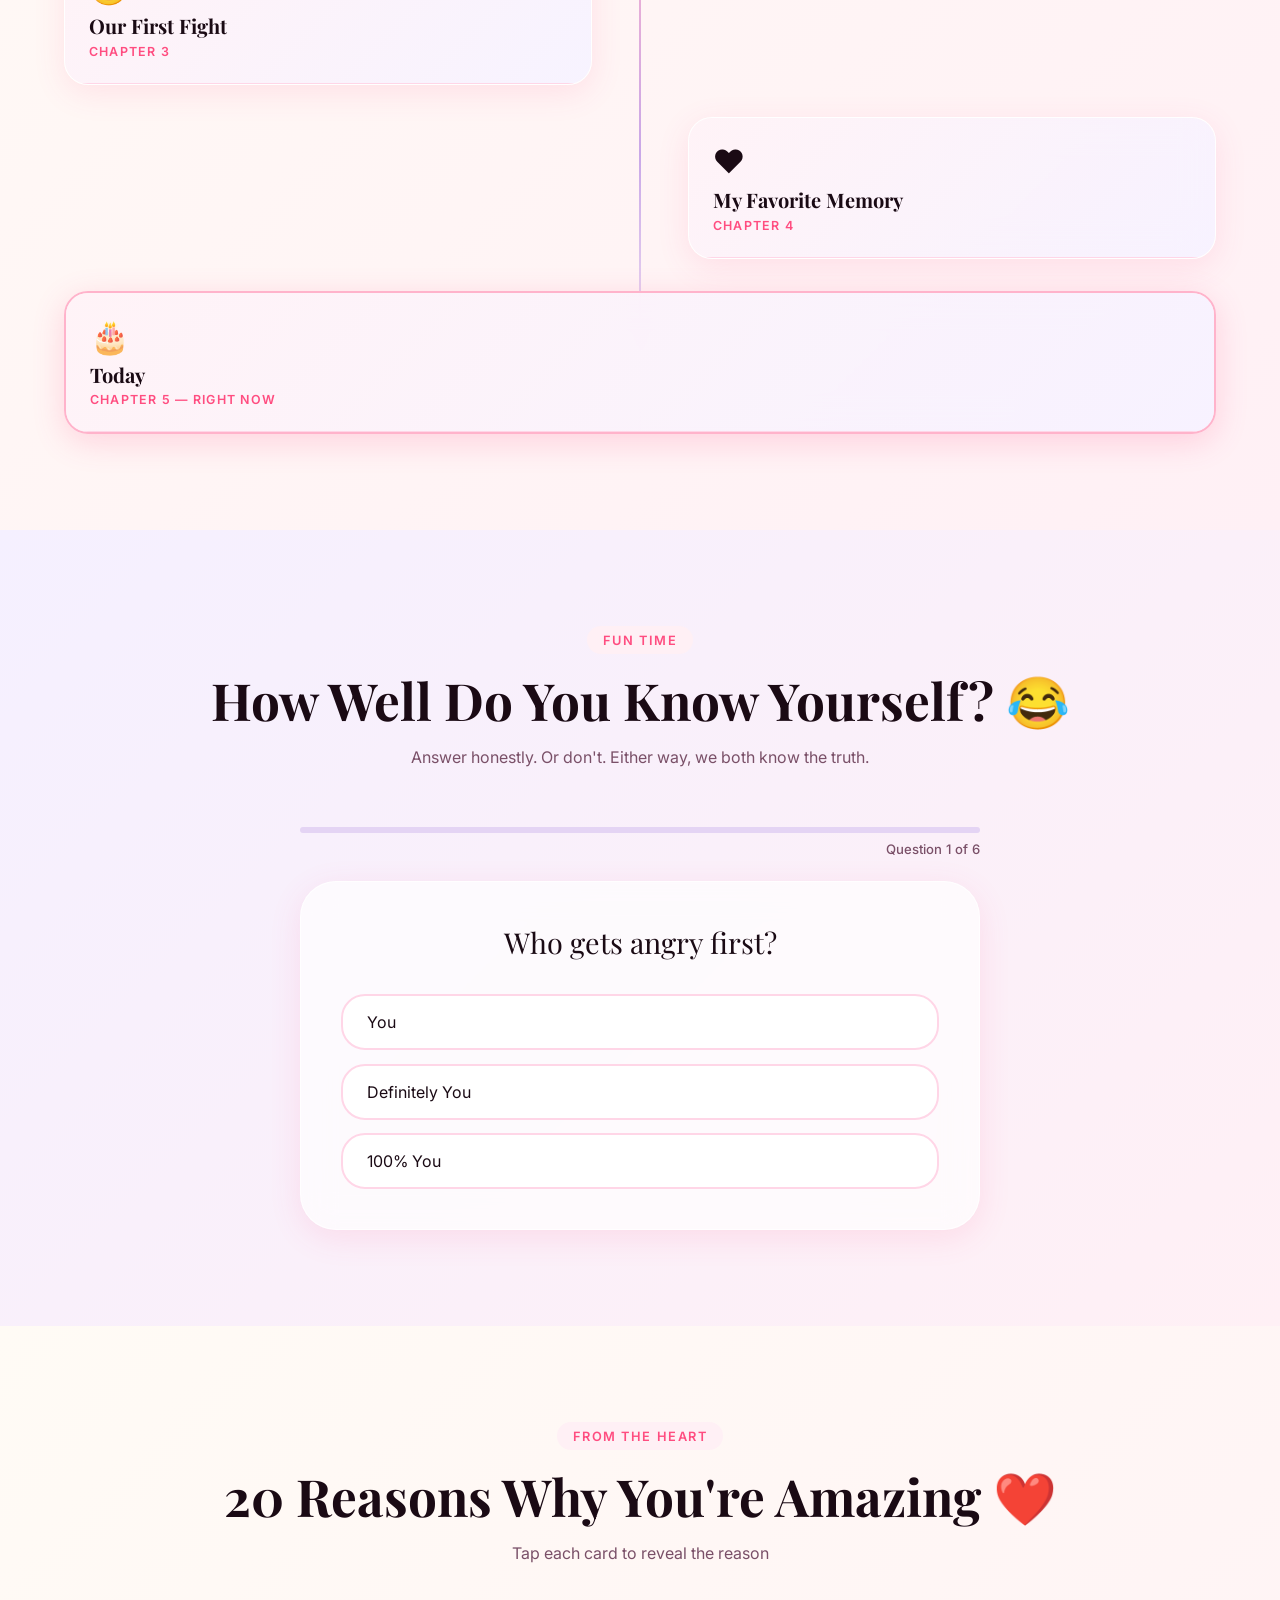
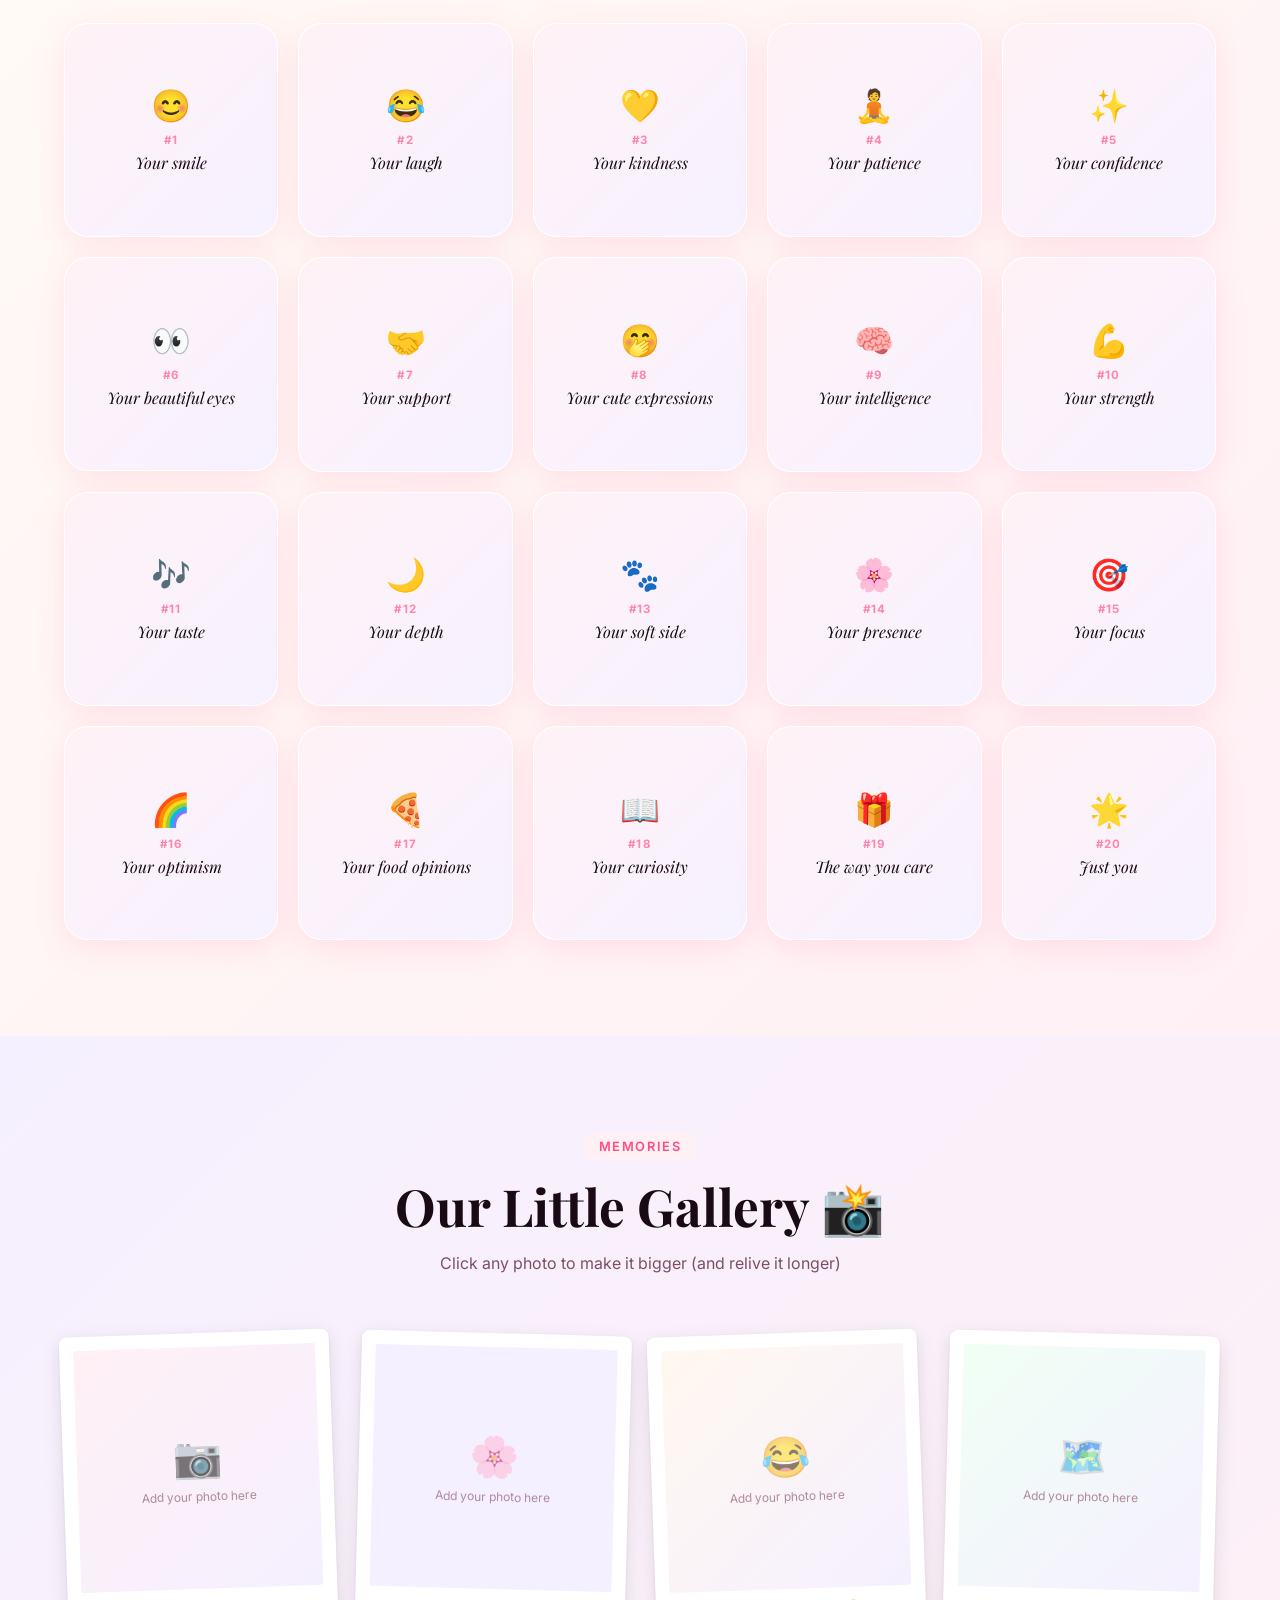
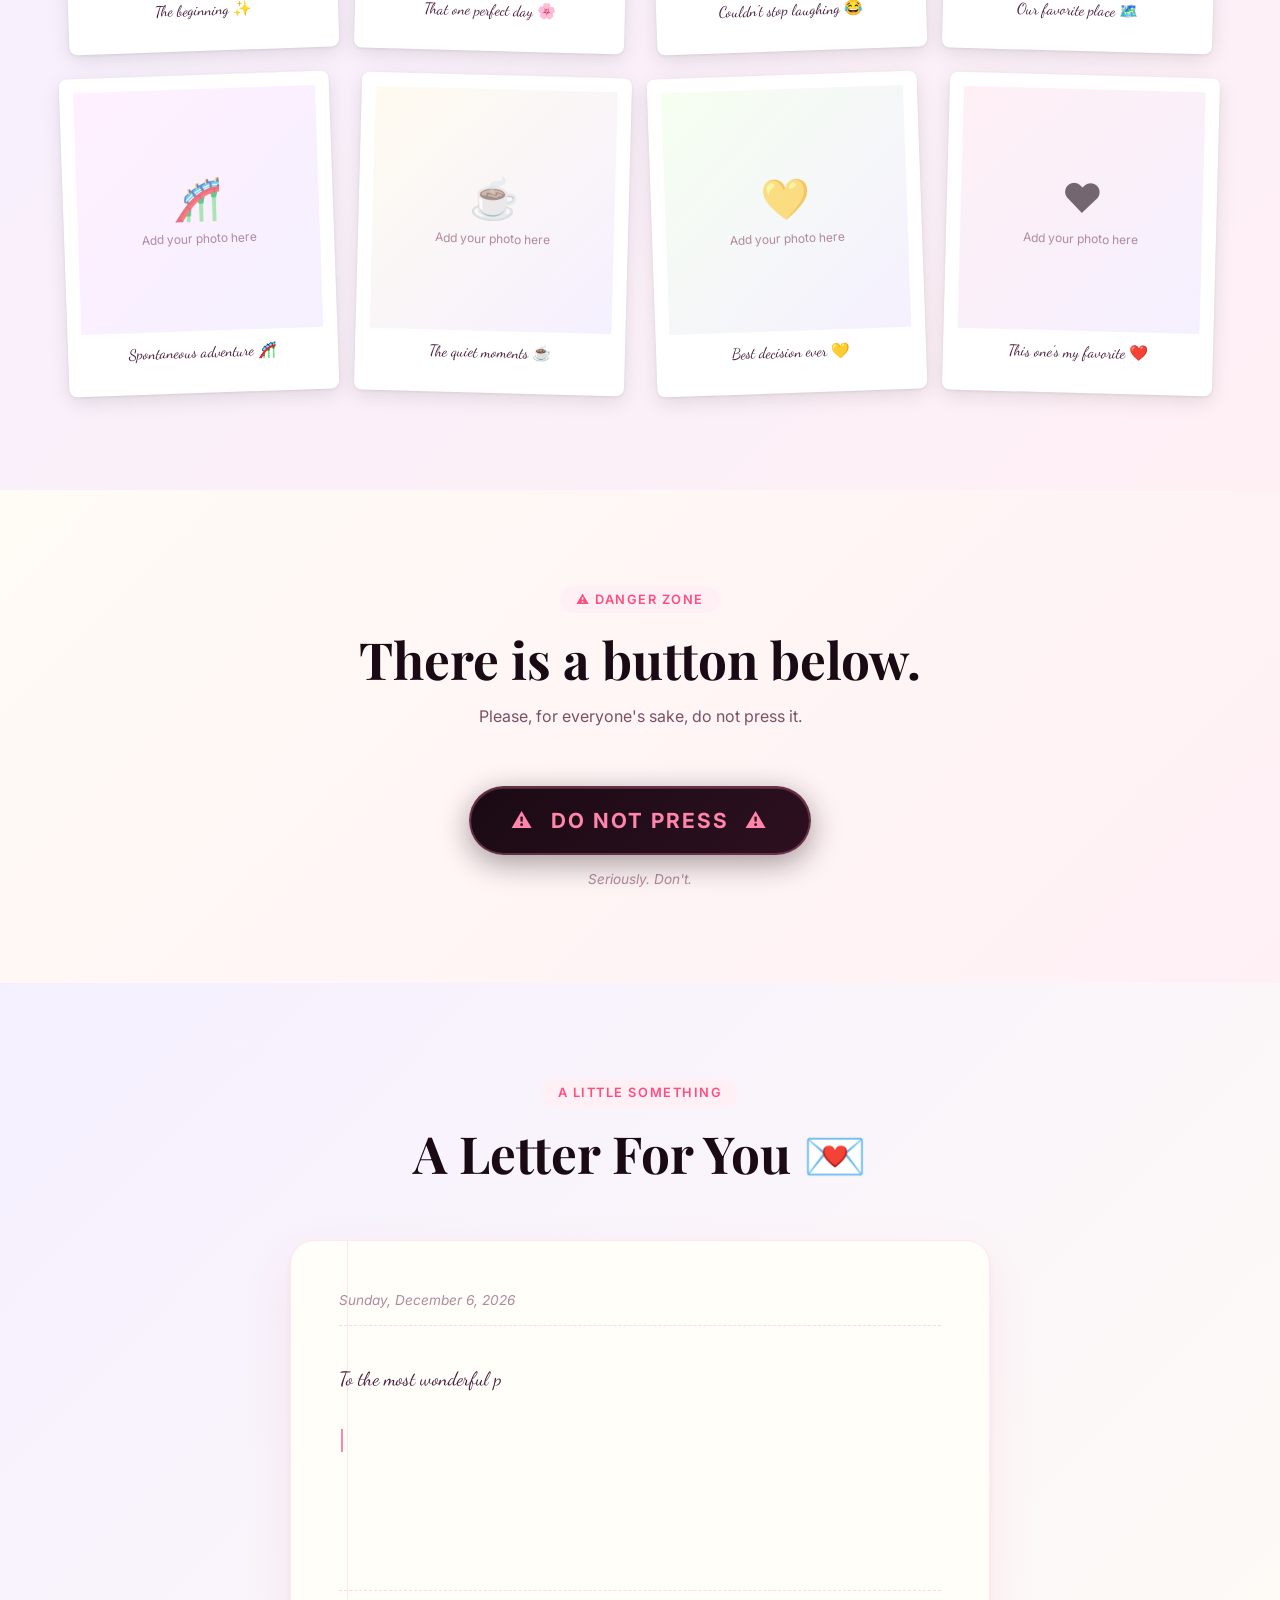
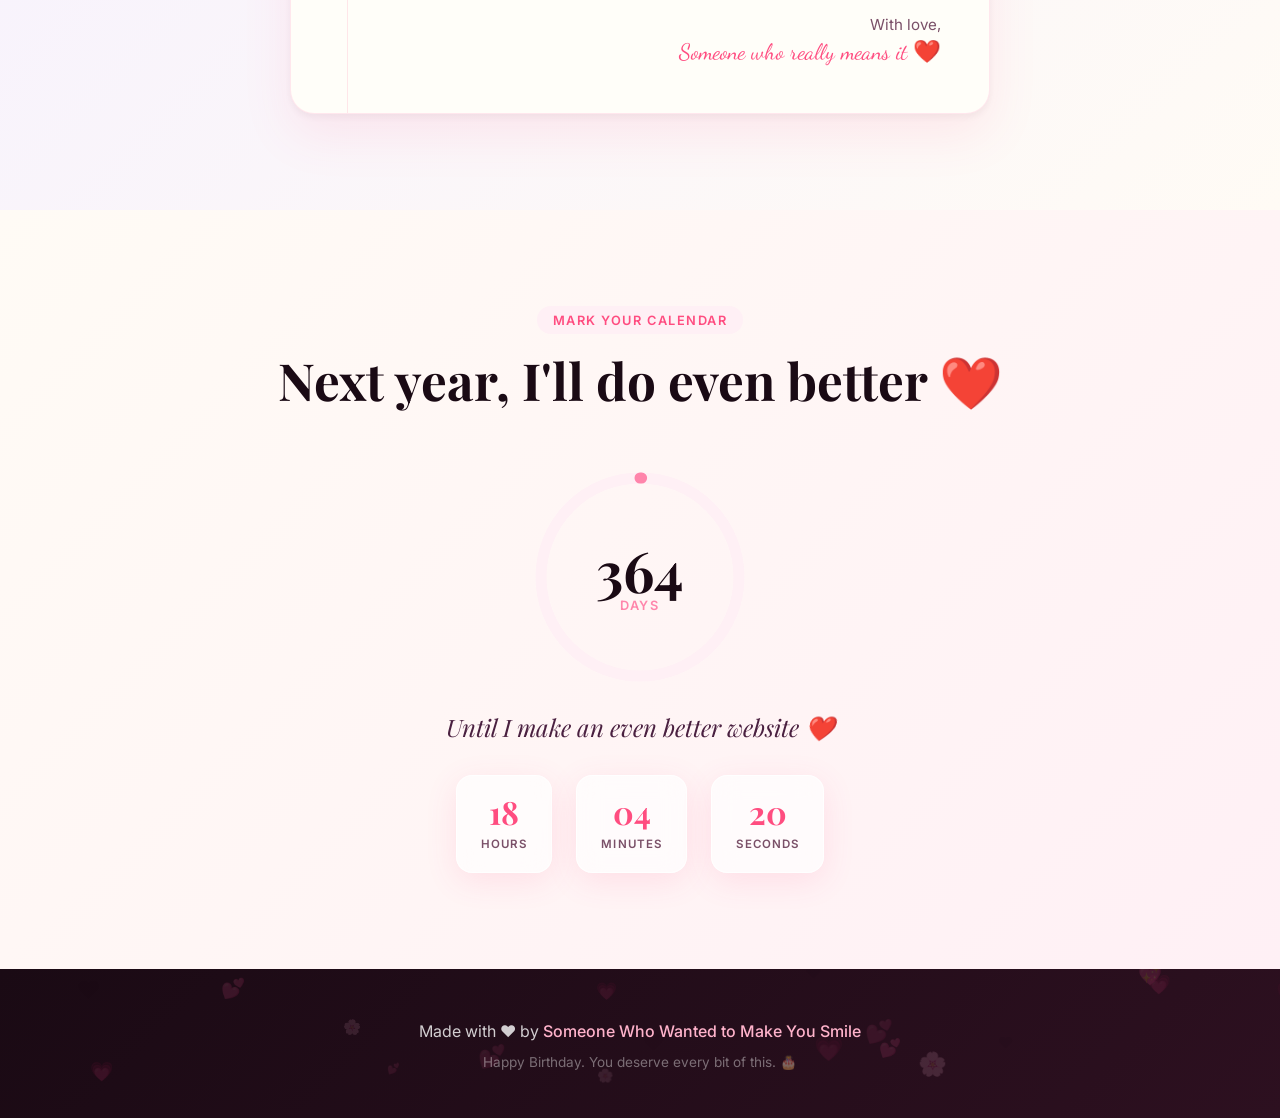
==== commit 1764b35a: "feat: add secret double-click trigger for admin dashboard" ====
--- a/index.html
+++ b/index.html
@@ -360,7 +360,7 @@
     <div class="footer-hearts" id="footer-hearts"></div>
     <div class="footer-content">
       <p class="footer-text">
-        Made with <span class="footer-heart-anim">❤️</span> by
+        Made with <span class="footer-heart-anim" id="secret-admin-trigger" style="cursor:pointer;" title="Shh... double click me">❤️</span> by
         <span class="footer-name">Someone Who Wanted to Make You Smile</span>
       </p>
       <p class="footer-sub">Happy Birthday. You deserve every bit of this. 🎂</p>
